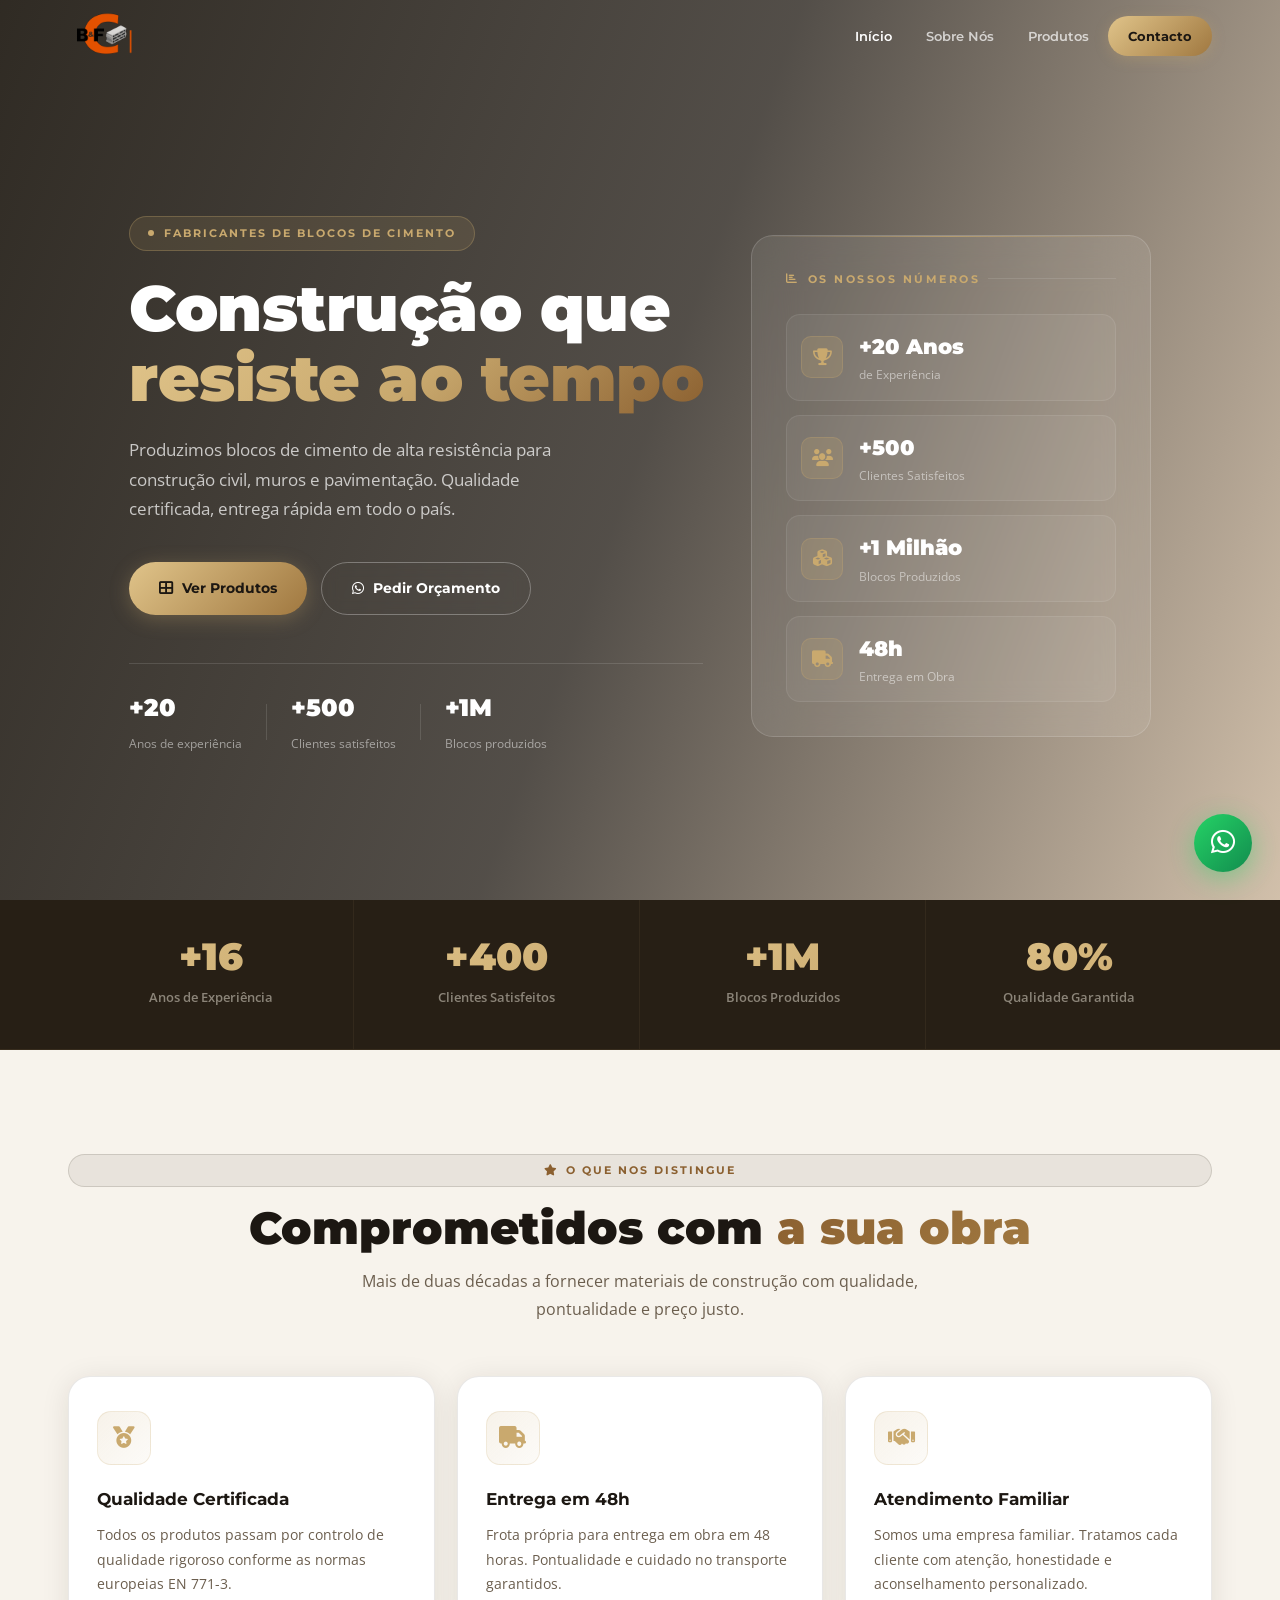
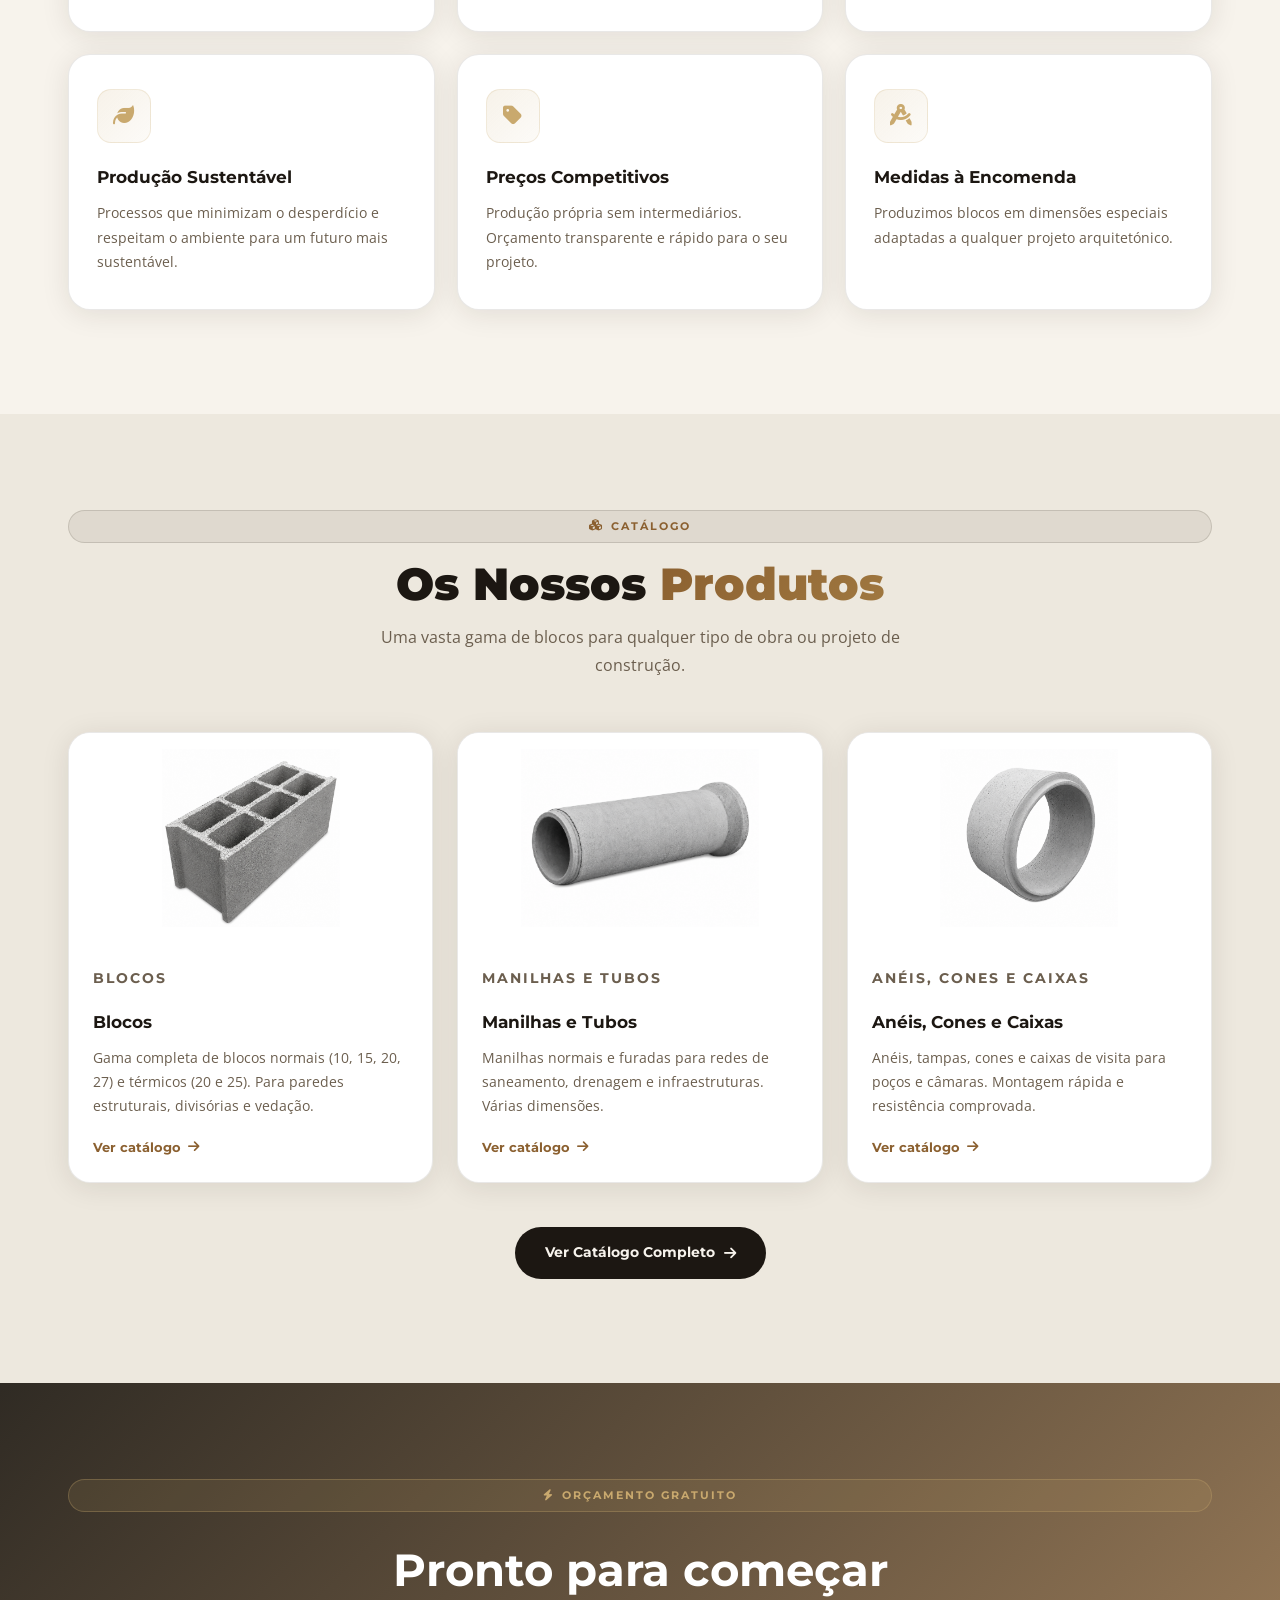
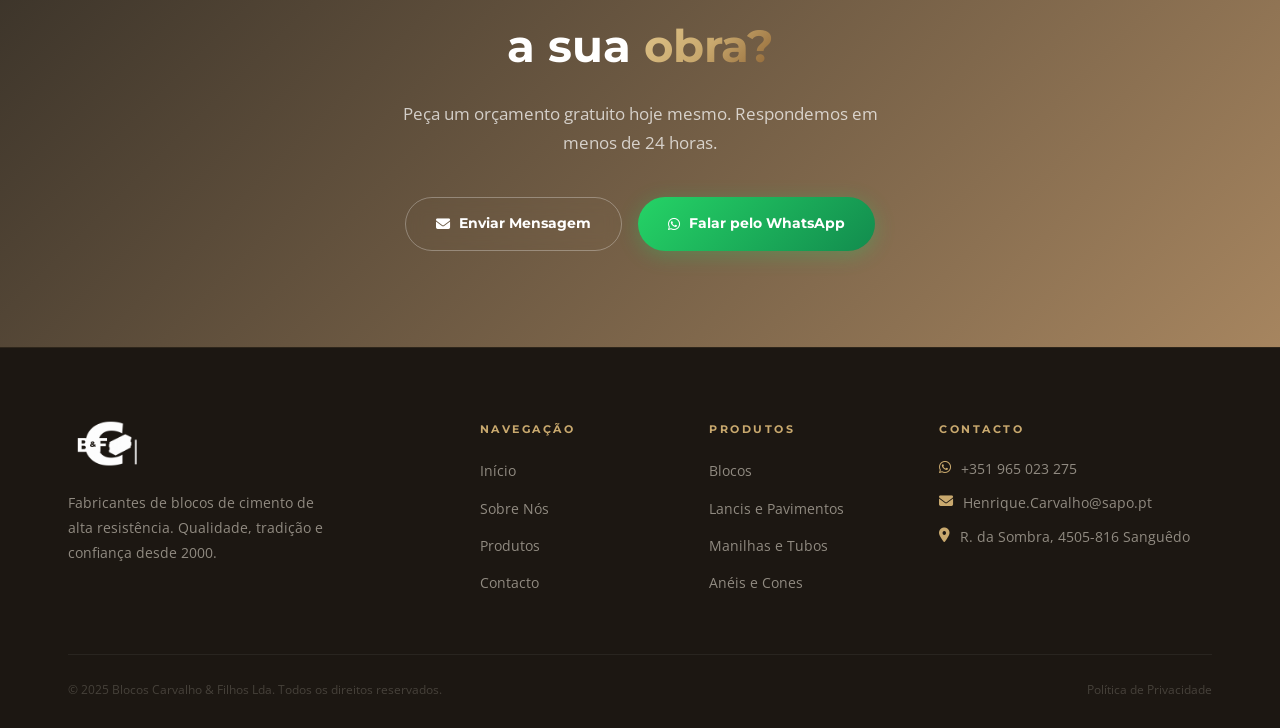
==== index.html @ 239853a8 "Site Blocos Carvalho & Filhos - versão inicial" ====
﻿<!DOCTYPE html>
<html lang="pt">
<head>
  <meta charset="UTF-8"/>
  <meta name="viewport" content="width=device-width, initial-scale=1.0"/>
  <title>Blocos Carvalho & Filhos Lda</title>
  <link rel="icon" href="logo.png" type="image/png"/>
  <link rel="stylesheet" href="style.css"/>
  <link rel="stylesheet" href="https://cdnjs.cloudflare.com/ajax/libs/font-awesome/6.5.0/css/all.min.css"/>
</head>
<body>

<header id="navbar" class="nav-hero">
  <div class="container nav-inner">
    <a href="index.html" class="logo"><img src="logo.png" alt="Blocos Carvalho &amp; Filhos" class="logo-img"/></a>
    <ul class="nav-links">
      <li><a href="index.html" class="active">Início</a></li>
      <li><a href="sobre.html">Sobre Nós</a></li>
      <li><a href="produtos.html">Produtos</a></li>
      <li class="cta"><a href="contacto.html">Contacto</a></li>
    </ul>
    <button class="hamburger" id="hamburger"><i class="fas fa-bars"></i></button>
  </div>
</header>

<nav class="mobile-nav" id="mobileNav">
  <a href="index.html" class="active" onclick="closeMenu()">Início</a>
  <a href="sobre.html" onclick="closeMenu()">Sobre Nós</a>
  <a href="produtos.html" onclick="closeMenu()">Produtos</a>
  <a href="contacto.html" onclick="closeMenu()" class="m-cta"><i class="fas fa-envelope"></i> Contacto</a>
</nav>

<!-- HERO -->
<section class="hero page-content">
  <div class="hero-bg-img"></div>
  <div class="hero-overlay"></div>
  <div class="container">
    <div class="hero-inner">
      <div>
        <div class="hero-eyebrow"><span class="dot"></span> Fabricantes de Blocos de Cimento</div>
        <h1>Construção que<br><span class="grad-text">resiste ao tempo</span></h1>
        <p class="hero-desc">Produzimos blocos de cimento de alta resistência para construção civil, muros e pavimentação. Qualidade certificada, entrega rápida em todo o país.</p>
        <div class="hero-btns">
          <a href="produtos.html" class="btn btn-gold"><i class="fas fa-th-large"></i> Ver Produtos</a>
          <a href="https://wa.me/351965023275?text=Olá!%20Gostaria%20de%20pedir%20um%20orçamento." target="_blank" class="btn btn-ghost-dark"><i class="fab fa-whatsapp"></i> Pedir Orçamento</a>
        </div>
        <div class="hero-proof">
          <div class="hero-proof-stat"><strong>+20</strong><span>Anos de experiência</span></div>
          <div class="hero-proof-div"></div>
          <div class="hero-proof-stat"><strong>+500</strong><span>Clientes satisfeitos</span></div>
          <div class="hero-proof-div"></div>
          <div class="hero-proof-stat"><strong>+1M</strong><span>Blocos produzidos</span></div>
        </div>
      </div>
      <div class="hero-card-3d" id="heroCard">
        <div class="hero-card-inner">
          <div class="card-label"><i class="fas fa-chart-bar"></i> Os nossos números</div>
          <div class="stat-rows">
            <div class="stat-row"><div class="stat-icon"><i class="fas fa-trophy"></i></div><div><div class="stat-val">+20 Anos</div><div class="stat-lbl">de Experiência</div></div></div>
            <div class="stat-row"><div class="stat-icon"><i class="fas fa-users"></i></div><div><div class="stat-val">+500</div><div class="stat-lbl">Clientes Satisfeitos</div></div></div>
            <div class="stat-row"><div class="stat-icon"><i class="fas fa-cubes"></i></div><div><div class="stat-val">+1 Milhão</div><div class="stat-lbl">Blocos Produzidos</div></div></div>
            <div class="stat-row"><div class="stat-icon"><i class="fas fa-truck"></i></div><div><div class="stat-val">48h</div><div class="stat-lbl">Entrega em Obra</div></div></div>
          </div>
        </div>
      </div>
    </div>
  </div>
</section>

<!-- STATS BAR -->
<div class="stats-bar">
  <div class="container">
    <div class="stats-bar-grid">
      <div class="stats-bar-item reveal"><span class="stats-num">+20</span><span class="stats-lbl">Anos de Experiência</span></div>
      <div class="stats-bar-item reveal reveal-delay-1"><span class="stats-num">+500</span><span class="stats-lbl">Clientes Satisfeitos</span></div>
      <div class="stats-bar-item reveal reveal-delay-2"><span class="stats-num">+1M</span><span class="stats-lbl">Blocos Produzidos</span></div>
      <div class="stats-bar-item reveal reveal-delay-3"><span class="stats-num">100%</span><span class="stats-lbl">Qualidade Garantida</span></div>
    </div>
  </div>
</div>

<!-- FEATURES -->
<section class="section section-light">
  <div class="container">
    <div class="tag tag-light center"><i class="fas fa-star"></i> O que nos distingue</div>
    <h2 class="section-title dark center">Comprometidos com <span class="grad-text-dark">a sua obra</span></h2>
    <p class="sub dark center">Mais de duas décadas a fornecer materiais de construção com qualidade, pontualidade e preço justo.</p>
    <div class="features-grid">
      <div class="feature-card reveal"><div class="feature-icon"><i class="fas fa-medal"></i></div><h3>Qualidade Certificada</h3><p>Todos os produtos passam por controlo de qualidade rigoroso conforme as normas europeias EN 771-3.</p></div>
      <div class="feature-card reveal reveal-delay-1"><div class="feature-icon"><i class="fas fa-truck"></i></div><h3>Entrega em 48h</h3><p>Frota própria para entrega em obra em 48 horas. Pontualidade e cuidado no transporte garantidos.</p></div>
      <div class="feature-card reveal reveal-delay-2"><div class="feature-icon"><i class="fas fa-handshake"></i></div><h3>Atendimento Familiar</h3><p>Somos uma empresa familiar. Tratamos cada cliente com atenção, honestidade e aconselhamento personalizado.</p></div>
      <div class="feature-card reveal"><div class="feature-icon"><i class="fas fa-leaf"></i></div><h3>Produção Sustentável</h3><p>Processos que minimizam o desperdício e respeitam o ambiente para um futuro mais sustentável.</p></div>
      <div class="feature-card reveal reveal-delay-1"><div class="feature-icon"><i class="fas fa-tag"></i></div><h3>Preços Competitivos</h3><p>Produção própria sem intermediários. Orçamento transparente e rápido para o seu projeto.</p></div>
      <div class="feature-card reveal reveal-delay-2"><div class="feature-icon"><i class="fas fa-drafting-compass"></i></div><h3>Medidas à Encomenda</h3><p>Produzimos blocos em dimensões especiais adaptadas a qualquer projeto arquitetónico.</p></div>
    </div>
  </div>
</section>

<!-- PRODUTOS PREVIEW -->
<section class="section section-alt" style="padding-top:0;">
  <div class="container" style="padding-top:96px;">
    <div class="tag tag-light center"><i class="fas fa-cubes"></i> Catálogo</div>
    <h2 class="section-title dark center">Os Nossos <span class="grad-text-dark">Produtos</span></h2>
    <p class="sub dark center">Uma vasta gama de blocos para qualquer tipo de obra ou projeto de construção.</p>
    <div class="prod-preview-grid">
      <div class="prod-prev-card reveal">
        <div class="prod-img-wrap">
          <img src="bloconormal.png" alt="Blocos Normais"/>
        </div>
        <div class="prod-prev-body">
          <p class="prod-cat-tag">Blocos</p>
          <h3>Blocos</h3>
          <p>Gama completa de blocos normais (10, 15, 20, 27) e térmicos (20 e 25). Para paredes estruturais, divisórias e vedação.</p>
          <a href="produtos.html" class="prod-link">Ver catálogo <i class="fas fa-arrow-right"></i></a>
        </div>
      </div>
      <div class="prod-prev-card reveal reveal-delay-1">
        <div class="prod-img-wrap">
          <img src="manilhasnormais.png" alt="Manilhas Normais"/>
        </div>
        <div class="prod-prev-body">
          <p class="prod-cat-tag">Manilhas e Tubos</p>
          <h3>Manilhas e Tubos</h3>
          <p>Manilhas normais e furadas para redes de saneamento, drenagem e infraestruturas. Várias dimensões.</p>
          <a href="produtos.html" class="prod-link">Ver catálogo <i class="fas fa-arrow-right"></i></a>
        </div>
      </div>
      <div class="prod-prev-card reveal reveal-delay-2">
        <div class="prod-img-wrap">
          <img src="aneis.png" alt="Anéis e Cones"/>
        </div>
        <div class="prod-prev-body">
          <p class="prod-cat-tag">Anéis, Cones e Caixas</p>
          <h3>Anéis, Cones e Caixas</h3>
          <p>Anéis, tampas, cones e caixas de visita para poços e câmaras. Montagem rápida e resistência comprovada.</p>
          <a href="produtos.html" class="prod-link">Ver catálogo <i class="fas fa-arrow-right"></i></a>
        </div>
      </div>
    </div>
    <div style="text-align:center;margin-top:44px;">
      <a href="produtos.html" class="btn btn-dark">Ver Catálogo Completo <i class="fas fa-arrow-right"></i></a>
    </div>
  </div>
</section>

<!-- CTA -->
<section class="cta-section">
  <div class="container">
    <div class="tag tag-dark center" style="margin-bottom:20px;"><i class="fas fa-bolt"></i> Orçamento Gratuito</div>
    <h2>Pronto para começar<br>a sua <span class="grad-text">obra?</span></h2>
    <p>Peça um orçamento gratuito hoje mesmo. Respondemos em menos de 24 horas.</p>
    <div class="cta-btns">
      <a href="contacto.html" class="btn btn-ghost-dark"><i class="fas fa-envelope"></i> Enviar Mensagem</a>
      <a href="https://wa.me/351965023275?text=Olá!%20Gostaria%20de%20pedir%20um%20orçamento." target="_blank" class="btn btn-whatsapp"><i class="fab fa-whatsapp"></i> Falar pelo WhatsApp</a>
    </div>
  </div>
</section>

<!-- FOOTER -->
<footer class="footer">
  <div class="container">
    <div class="footer-grid">
      <div class="footer-brand">
        <div class="logo"><img src="logo.png" alt="Blocos Carvalho &amp; Filhos" class="logo-img logo-img-footer"/></div>
        <p>Fabricantes de blocos de cimento de alta resistência. Qualidade, tradição e confiança desde 2000.</p>
      </div>
      <div class="footer-col"><h5>Navegação</h5><ul><li><a href="index.html">Início</a></li><li><a href="sobre.html">Sobre Nós</a></li><li><a href="produtos.html">Produtos</a></li><li><a href="contacto.html">Contacto</a></li></ul></div>
      <div class="footer-col"><h5>Produtos</h5><ul><li><a href="produtos.html">Blocos</a></li><li><a href="produtos.html">Lancis e Pavimentos</a></li><li><a href="produtos.html">Manilhas e Tubos</a></li><li><a href="produtos.html">Anéis e Cones</a></li><li></li></ul></div>
      <div class="footer-col"><h5>Contacto</h5><ul class="footer-contact-list"><li><i class="fab fa-whatsapp"></i><a href="https://wa.me/351965023275">+351 965 023 275</a></li><li><i class="fas fa-envelope"></i><a href="mailto:Henrique.Carvalho@sapo.pt">Henrique.Carvalho@sapo.pt</a></li><li><i class="fas fa-map-marker-alt"></i><span>R. da Sombra, 4505-816 Sanguêdo</span></li></ul></div>
    </div>
    <div class="footer-bottom">
      <p>&copy; 2025 Blocos Carvalho &amp; Filhos Lda. Todos os direitos reservados.</p>
      <div class="footer-bottom-links"><a href="#">Política de Privacidade</a></div>
    </div>
  </div>
</footer>

<a href="https://wa.me/351965023275?text=Olá!%20Gostaria%20de%20pedir%20um%20orçamento." target="_blank" class="wa-float">
  <i class="fab fa-whatsapp"></i><span class="wa-tip">Pedir Orçamento</span>
</a>

<script src="script.js"></script>
<script>
  // 3D tilt hero card
  const card = document.getElementById('heroCard');
  if(card){
    card.addEventListener('mousemove',(e)=>{
      const r=card.getBoundingClientRect();
      const dx=(e.clientX-r.left-r.width/2)/r.width*14;
      const dy=(e.clientY-r.top-r.height/2)/r.height*14;
      card.querySelector('.hero-card-inner').style.transform=`rotateY(${dx}deg) rotateX(${-dy}deg)`;
    });
    card.addEventListener('mouseleave',()=>{
      card.querySelector('.hero-card-inner').style.transform='';
    });
  }
</script>
</body>
</html>
---- style.css ----
/* ============================================================
   BLOCOS CARVALHO — REDESIGN MODERNO & EQUILIBRADO
   ============================================================ */

@import url('https://fonts.googleapis.com/css2?family=Montserrat:wght@300;400;600;700;800;900&family=Open+Sans:wght@300;400;600&display=swap');

:root {
  /* Paleta principal — quente, cimento e dourado */
  --cream:     #f7f3ec;
  --cream-2:   #ede8de;
  --cream-3:   #e2dbd0;
  --dark:      #1c1712;
  --dark-2:    #271f15;
  --dark-3:    #31271a;
  --gold:      #c9a96e;
  --gold-l:    #e0c48a;
  --gold-d:    #a07840;
  --bronze:    #8b6030;
  --cement:    #9a9490;
  --cement-l:  #c4bfb8;
  --white:     #ffffff;
  --text:      #2a2218;
  --text-s:    #6b5e4e;
  --muted-d:   rgba(240,234,220,.55);   /* sobre fundo escuro */
  --border-d:  rgba(201,169,110,.18);
  --border-dl: rgba(201,169,110,.09);
  --glass-d:   rgba(255,255,255,.05);
  --glass-dh:  rgba(255,255,255,.09);
  --border-l:  rgba(42,34,24,.1);
  --green-w:   #25d366;
  --green-wd:  #128c4e;
  --nav-h:     72px;
  --radius:    14px;
  --radius-lg: 22px;
  --radius-xl: 32px;
  --t:         .35s cubic-bezier(.25,.46,.45,.94);
  --tf:        .18s ease;
  --shadow:    0 4px 28px rgba(42,34,24,.10);
  --shadow-lg: 0 16px 56px rgba(42,34,24,.16);
  --shadow-d:  0 24px 64px rgba(0,0,0,.45);
}

*, *::before, *::after { box-sizing: border-box; margin: 0; padding: 0; }
html { scroll-behavior: smooth; }
body {
  font-family: 'Open Sans', sans-serif;
  background: var(--cream);
  color: var(--text);
  line-height: 1.7;
  overflow-x: hidden;
}
a { text-decoration: none; color: inherit; }
img { max-width: 100%; display: block; }
.container { max-width: 1200px; margin: 0 auto; padding: 0 28px; }
h1,h2,h3,h4,h5 { font-family: 'Montserrat', sans-serif; }

/* ===== UTILITY ===== */
.center { text-align: center; }

.tag {
  display: inline-flex; align-items: center; gap: 7px;
  font-family: 'Montserrat', sans-serif; font-weight: 700;
  font-size: .7rem; letter-spacing: 2px; text-transform: uppercase;
  padding: 6px 16px; border-radius: 30px; margin-bottom: 16px;
}
.tag-dark {
  background: rgba(201,169,110,.12);
  border: 1px solid rgba(201,169,110,.3);
  color: var(--gold);
}
.tag-light {
  background: rgba(42,34,24,.07);
  border: 1px solid rgba(42,34,24,.15);
  color: var(--bronze);
}
.tag.center { display: flex; justify-content: center; }

.section-title {
  font-size: clamp(1.9rem, 3.5vw, 2.8rem);
  font-weight: 900; line-height: 1.15; margin-bottom: 14px;
}
.section-title.light { color: var(--white); }
.section-title.dark  { color: var(--dark); }
.accent-gold { color: var(--gold); }
.accent-dark { color: var(--bronze); }

.grad-text {
  background: linear-gradient(135deg, var(--gold-l) 0%, var(--gold) 50%, var(--bronze) 100%);
  -webkit-background-clip: text; -webkit-text-fill-color: transparent; background-clip: text;
}
.grad-text-dark {
  background: linear-gradient(135deg, var(--bronze) 0%, var(--gold-d) 100%);
  -webkit-background-clip: text; -webkit-text-fill-color: transparent; background-clip: text;
}

.sub {
  font-size: 1.02rem; max-width: 560px; margin-bottom: 52px;
}
.sub.light { color: var(--muted-d); }
.sub.dark  { color: var(--text-s); }
.sub.center { margin-left: auto; margin-right: auto; text-align: center; }

/* ===== BUTTONS ===== */
.btn {
  display: inline-flex; align-items: center; gap: 9px;
  padding: 14px 30px; border-radius: 50px;
  font-family: 'Montserrat', sans-serif; font-weight: 700; font-size: .88rem;
  cursor: pointer; transition: var(--t); border: none; outline: none;
}
.btn-gold   { background: linear-gradient(135deg,var(--gold-l),var(--gold-d)); color: var(--dark); box-shadow: 0 4px 20px rgba(201,169,110,.3); }
.btn-gold:hover { transform: translateY(-2px); box-shadow: 0 8px 32px rgba(201,169,110,.45); }
.btn-dark   { background: var(--dark); color: var(--cream); }
.btn-dark:hover { background: var(--dark-2); transform: translateY(-2px); box-shadow: 0 8px 24px rgba(0,0,0,.25); }
.btn-ghost-dark { background: transparent; color: var(--white); border: 1.5px solid rgba(255,255,255,.3); backdrop-filter: blur(8px); }
.btn-ghost-dark:hover { border-color: var(--gold); color: var(--gold); transform: translateY(-2px); }
.btn-ghost-light { background: transparent; color: var(--dark); border: 1.5px solid var(--border-l); }
.btn-ghost-light:hover { border-color: var(--bronze); color: var(--bronze); transform: translateY(-2px); }
.btn-whatsapp { background: linear-gradient(135deg,#25d366,#128c4e); color: #fff; box-shadow: 0 4px 20px rgba(37,211,102,.3); }
.btn-whatsapp:hover { transform: translateY(-2px); box-shadow: 0 8px 28px rgba(37,211,102,.45); }
.btn-full { width: 100%; justify-content: center; }

/* ===== NAVBAR ===== */
#navbar {
  position: fixed; top: 0; left: 0; right: 0; z-index: 1000;
  height: var(--nav-h);
  transition: background var(--t), box-shadow var(--t), border-color var(--t);
}
#navbar.scrolled {
  background: rgba(247,243,236,.95);
  backdrop-filter: blur(20px);
  border-bottom: 1px solid var(--border-l);
  box-shadow: var(--shadow);
}
.nav-inner {
  display: flex; align-items: center; justify-content: space-between; height: 100%;
}
.logo { display: flex; align-items: center; gap: 12px; }
.logo-img { height: 48px; width: auto; display: block; }
.logo-img-footer { height: 52px; filter: brightness(0) invert(1); }
.logo-mark {
  width: 42px; height: 42px; border-radius: 10px;
  background: linear-gradient(135deg, var(--gold), var(--bronze));
  display: flex; align-items: center; justify-content: center;
  color: var(--white); font-family: 'Montserrat', sans-serif;
  font-weight: 900; font-size: 1.25rem;
  box-shadow: 0 4px 14px rgba(139,96,48,.35);
  flex-shrink: 0; overflow: hidden;
}
.logo-mark img { width: 100%; height: 100%; object-fit: contain; }
.logo-text strong {
  display: block; font-family: 'Montserrat', sans-serif;
  font-weight: 900; font-size: .9rem; line-height: 1.2;
}
.logo-text small { font-size: .7rem; color: var(--cement); }

/* navbar no hero = texto branco */
.nav-hero .logo-text strong { color: var(--white); }
.nav-hero .logo-text small  { color: rgba(255,255,255,.55); }
.nav-hero .nav-links li a   { color: rgba(255,255,255,.7); }
.nav-hero .nav-links li a:hover,
.nav-hero .nav-links li a.active { color: var(--white); }

/* navbar scrolled = texto escuro */
#navbar.scrolled .logo-text strong { color: var(--dark); }
#navbar.scrolled .logo-text small  { color: var(--cement); }
#navbar.scrolled .nav-links li a   { color: var(--text-s); }
#navbar.scrolled .nav-links li a:hover,
#navbar.scrolled .nav-links li a.active { color: var(--dark); }

.nav-links { display: flex; align-items: center; gap: 4px; list-style: none; }
.nav-links li a {
  display: block; padding: 8px 15px;
  font-family: 'Montserrat', sans-serif; font-weight: 600; font-size: .83rem;
  border-radius: 8px; transition: color var(--tf), background var(--tf);
}
.nav-links li.cta a {
  background: linear-gradient(135deg, var(--gold-l), var(--gold-d));
  color: var(--dark) !important; padding: 9px 20px; border-radius: 50px; font-weight: 700;
  box-shadow: 0 3px 14px rgba(201,169,110,.3);
}
.nav-links li.cta a:hover { transform: translateY(-1px); box-shadow: 0 6px 20px rgba(201,169,110,.45); }

.hamburger {
  display: none; background: rgba(255,255,255,.1);
  border: 1px solid rgba(255,255,255,.25); border-radius: 8px;
  color: var(--white); font-size: 1.1rem; cursor: pointer; padding: 8px 10px;
  transition: all var(--tf);
}
#navbar.scrolled .hamburger {
  background: var(--cream-2); border-color: var(--border-l); color: var(--dark);
}

.mobile-nav {
  display: none; position: fixed;
  top: var(--nav-h); left: 0; right: 0; bottom: 0;
  background: rgba(247,243,236,.98);
  backdrop-filter: blur(20px);
  z-index: 999; padding: 32px 28px; flex-direction: column; gap: 6px;
}
.mobile-nav.open { display: flex; }
.mobile-nav a {
  display: block; padding: 15px 18px;
  font-family: 'Montserrat', sans-serif; font-weight: 700; font-size: 1.05rem;
  color: var(--text-s); border-radius: var(--radius);
  border: 1px solid transparent; transition: all var(--tf);
}
.mobile-nav a:hover, .mobile-nav a.active { color: var(--bronze); background: var(--cream-2); border-color: var(--border-l); }
.mobile-nav .m-cta {
  margin-top: 12px; background: linear-gradient(135deg, var(--gold-l), var(--gold-d));
  color: var(--dark) !important; display: flex; align-items: center; justify-content: center; gap: 8px;
}

.page-content { padding-top: var(--nav-h); }

/* ===== HERO ===== */
.hero {
  position: relative; min-height: 100vh;
  display: flex; align-items: center; overflow: hidden;
}
.hero-bg-img {
  position: absolute; inset: 0; z-index: 0;
  background-image: url('https://images.unsplash.com/photo-1504307651254-35680f356dfd?w=1800&q=80');
  background-size: cover; background-position: center;
}
.hero-overlay {
  position: absolute; inset: 0; z-index: 1;
  background: linear-gradient(110deg,
    rgba(20,15,8,.88) 0%,
    rgba(28,23,18,.75) 50%,
    rgba(139,96,48,.35) 100%
  );
}
.hero-inner {
  position: relative; z-index: 2;
  display: grid; grid-template-columns: 1fr 400px; gap: 48px; align-items: center;
  padding: 60px 0;
}
.hero-eyebrow {
  display: inline-flex; align-items: center; gap: 10px;
  background: rgba(201,169,110,.12); border: 1px solid rgba(201,169,110,.3);
  padding: 7px 18px; border-radius: 50px;
  font-family: 'Montserrat', sans-serif; font-weight: 700;
  font-size: .7rem; letter-spacing: 2px; text-transform: uppercase;
  color: var(--gold); margin-bottom: 22px;
}
.hero-eyebrow .dot {
  width: 6px; height: 6px; border-radius: 50%; background: var(--gold);
  animation: pulse 2s ease infinite;
}
@keyframes pulse { 0%,100%{opacity:1;transform:scale(1)} 50%{opacity:.4;transform:scale(.7)} }

.hero h1 {
  font-size: clamp(2.6rem, 5vw, 4.2rem);
  font-weight: 900; color: var(--white); line-height: 1.1;
  letter-spacing: -.5px; margin-bottom: 22px;
}
.hero-desc { color: rgba(255,255,255,.72); font-size: 1.08rem; max-width: 460px; margin-bottom: 38px; }
.hero-btns { display: flex; gap: 14px; flex-wrap: wrap; margin-bottom: 48px; }
.hero-proof {
  display: flex; align-items: center; gap: 24px;
  padding-top: 24px; border-top: 1px solid rgba(255,255,255,.12);
}
.hero-proof-stat strong {
  display: block; font-family: 'Montserrat', sans-serif;
  font-weight: 900; font-size: 1.5rem; color: var(--white);
}
.hero-proof-stat span { font-size: .78rem; color: rgba(255,255,255,.5); }
.hero-proof-div { width: 1px; height: 36px; background: rgba(255,255,255,.12); }

/* HERO CARD 3D */
.hero-card-3d { perspective: 1000px; }
.hero-card-inner {
  background: rgba(255,255,255,.08);
  backdrop-filter: blur(24px);
  border: 1px solid rgba(255,255,255,.15);
  border-radius: var(--radius-lg); padding: 34px;
  transform-style: preserve-3d; transition: transform var(--t);
  position: relative; overflow: hidden;
}
.hero-card-inner::before {
  content: ''; position: absolute; top: 0; left: 0; right: 0; height: 1px;
  background: linear-gradient(90deg, transparent, rgba(201,169,110,.7), transparent);
}
.card-label {
  font-family: 'Montserrat', sans-serif; font-weight: 700;
  font-size: .68rem; letter-spacing: 2.5px; text-transform: uppercase;
  color: var(--gold); margin-bottom: 26px;
  display: flex; align-items: center; gap: 8px;
}
.card-label::after { content:''; flex:1; height:1px; background: rgba(255,255,255,.1); }
.stat-rows { display: flex; flex-direction: column; gap: 14px; }
.stat-row {
  display: flex; align-items: center; gap: 16px; padding: 14px;
  border-radius: var(--radius);
  background: rgba(255,255,255,.05); border: 1px solid rgba(255,255,255,.08);
  transition: background var(--tf), transform var(--tf);
}
.stat-row:hover { background: rgba(201,169,110,.1); transform: translateX(4px); }
.stat-icon {
  width: 42px; height: 42px; flex-shrink: 0; border-radius: 10px;
  background: rgba(201,169,110,.2); border: 1px solid rgba(201,169,110,.25);
  display: flex; align-items: center; justify-content: center;
  color: var(--gold); font-size: 1.05rem;
}
.stat-val { font-family:'Montserrat',sans-serif; font-weight:900; font-size:1.3rem; color:var(--white); }
.stat-lbl { font-size:.78rem; color:rgba(255,255,255,.5); }

/* ===== STATS BAR ===== */
.stats-bar { background: var(--dark-2); border-bottom: 1px solid rgba(201,169,110,.1); }
.stats-bar-grid { display: grid; grid-template-columns: repeat(4,1fr); }
.stats-bar-item {
  padding: 38px 24px; text-align: center;
  border-right: 1px solid rgba(201,169,110,.08);
  transition: background var(--t);
  position: relative; overflow: hidden;
}
.stats-bar-item:last-child { border-right: none; }
.stats-bar-item::after {
  content:''; position:absolute; bottom:0; left:50%; transform:translateX(-50%);
  width:0; height:2px; background:var(--gold); transition:width var(--t);
}
.stats-bar-item:hover { background: rgba(201,169,110,.05); }
.stats-bar-item:hover::after { width:56%; }
.stats-num {
  font-family:'Montserrat',sans-serif; font-weight:900; font-size:2.4rem; line-height:1;
  background: linear-gradient(135deg, var(--gold-l), var(--gold));
  -webkit-background-clip:text; -webkit-text-fill-color:transparent; background-clip:text;
  display:block; margin-bottom:7px;
}
.stats-lbl { font-size:.82rem; color:rgba(240,234,220,.5); font-weight:600; }

/* ===== SECTION ===== */
.section { padding: 104px 0; position: relative; }
.section-light { background: var(--cream); }
.section-alt   { background: var(--cream-2); }
.section-dark  { background: var(--dark); }
.section-dark2 { background: var(--dark-2); }

/* ===== FEATURES ===== */
.features-grid { display: grid; grid-template-columns: repeat(3,1fr); gap: 22px; }
.feature-card {
  padding: 34px 28px; border-radius: var(--radius-lg);
  background: var(--white); border: 1px solid var(--border-l);
  box-shadow: var(--shadow);
  transition: transform var(--t), box-shadow var(--t), border-color var(--t);
  transform-style: preserve-3d; position: relative; overflow: hidden;
}
.feature-card::before {
  content:''; position:absolute; top:0; left:0; right:0; height:3px;
  background: linear-gradient(90deg, var(--gold-l), var(--bronze));
  transform: scaleX(0); transform-origin: left; transition: transform var(--t);
}
.feature-card:hover { transform: translateY(-8px) rotateX(2deg); box-shadow: var(--shadow-lg); border-color: rgba(201,169,110,.2); }
.feature-card:hover::before { transform: scaleX(1); }
.feature-icon {
  width: 54px; height: 54px; border-radius: 14px; margin-bottom: 20px;
  background: linear-gradient(135deg, rgba(201,169,110,.15), rgba(201,169,110,.05));
  border: 1px solid rgba(201,169,110,.2);
  display: flex; align-items: center; justify-content: center;
  font-size: 1.35rem; color: var(--gold);
  transition: transform var(--t), box-shadow var(--t);
}
.feature-card:hover .feature-icon { transform: scale(1.1); box-shadow: 0 6px 20px rgba(201,169,110,.2); }
.feature-card h3 { font-size: 1.05rem; color: var(--dark); margin-bottom: 10px; }
.feature-card p { color: var(--text-s); font-size: .9rem; }

/* ===== PRODUCTS PREVIEW ===== */
.prod-preview-grid { display: grid; grid-template-columns: repeat(3,1fr); gap: 24px; }
.prod-prev-card {
  border-radius: var(--radius-lg); overflow: hidden;
  background: var(--white); border: 1px solid var(--border-l);
  box-shadow: var(--shadow); display: flex; flex-direction: column;
  transition: transform var(--t), box-shadow var(--t), border-color var(--t);
  transform-style: preserve-3d;
}
.prod-prev-card:hover {
  transform: translateY(-10px) rotateX(2deg);
  box-shadow: var(--shadow-lg); border-color: rgba(201,169,110,.25);
}
.prod-img-wrap {
  height: 210px; overflow: hidden; position: relative;
  background: #ffffff; display:flex; align-items:center; justify-content:center;
}
.prod-img-wrap img {
  width: 100%; height: 100%; object-fit: contain; padding: 16px;
  mix-blend-mode: multiply;
  transition: transform .6s ease;
}
.prod-prev-card:hover .prod-img-wrap img { transform: scale(1.06); }
.prod-img-wrap .prod-img-fallback {
  width: 100%; height: 100%;
  background: linear-gradient(135deg, var(--cream-2), var(--cream-3));
  display: flex; align-items: center; justify-content: center;
  font-size: 3.5rem; color: var(--cement-l);
}
.prod-overlay {
  position: absolute; inset: 0;
  background: linear-gradient(to top, rgba(28,23,18,.5) 0%, transparent 50%);
}
.prod-prev-body { padding: 24px; flex: 1; display: flex; flex-direction: column; }
.prod-cat-tag {
  font-family:'Montserrat',sans-serif; font-weight:700; font-size:.68rem;
  letter-spacing:2px; text-transform:uppercase; color:var(--gold-d); margin-bottom:7px;
}
.prod-prev-body h3 { font-size:1.05rem; color:var(--dark); margin-bottom:9px; }
.prod-prev-body p { color:var(--text-s); font-size:.88rem; flex:1; margin-bottom:18px; }
.prod-link {
  display: inline-flex; align-items: center; gap: 7px;
  font-family:'Montserrat',sans-serif; font-weight:700; font-size:.82rem;
  color: var(--bronze); transition: gap var(--tf);
}
.prod-link:hover { gap: 12px; }

/* ===== CTA SECTION ===== */
.cta-section {
  position: relative; padding: 96px 0; overflow: hidden;
  background-image: url('https://images.unsplash.com/photo-1590247813693-5541d1c609fd?w=1600&q=80');
  background-size: cover; background-position: center;
  background-attachment: fixed;
}
.cta-section::before {
  content:''; position:absolute; inset:0;
  background: linear-gradient(135deg, rgba(20,15,8,.88) 0%, rgba(139,96,48,.75) 100%);
}
.cta-section .container { position: relative; z-index: 1; text-align: center; }
.cta-section h2 { font-size: clamp(1.9rem,3.5vw,2.8rem); color: var(--white); margin-bottom: 16px; }
.cta-section p { color: rgba(255,255,255,.72); font-size: 1.05rem; max-width: 480px; margin: 0 auto 40px; }
.cta-btns { display: flex; gap: 16px; justify-content: center; flex-wrap: wrap; }

/* ===== PAGE HERO (inner pages) ===== */
.page-hero {
  position: relative; padding: 96px 0 80px; overflow: hidden;
  text-align: center;
}
.page-hero-bg {
  position: absolute; inset: 0; z-index: 0;
  background-size: cover; background-position: center;
}
.page-hero-overlay {
  position: absolute; inset: 0; z-index: 1;
  background: linear-gradient(180deg, rgba(20,15,8,.85) 0%, rgba(28,23,18,.78) 100%);
}
.page-hero .container { position: relative; z-index: 2; }
.page-hero h1 {
  font-size: clamp(2.2rem,4vw,3.2rem);
  font-weight: 900; color: var(--white); margin-bottom: 14px;
}
.page-hero p { color: rgba(255,255,255,.65); font-size: 1.03rem; max-width: 460px; margin: 0 auto; }
.breadcrumb {
  display: flex; align-items: center; justify-content: center; gap: 8px;
  margin-bottom: 18px; font-family:'Montserrat',sans-serif; font-size:.74rem; font-weight:600;
  color: rgba(201,169,110,.45);
}
.breadcrumb a { color: var(--gold); }

/* ===== SOBRE ===== */
.sobre-grid { display: grid; grid-template-columns: 1fr 1fr; gap: 80px; align-items: center; }
.sobre-visual { position: relative; }
.sobre-img-main {
  width: 100%; aspect-ratio: 4/3; border-radius: var(--radius-xl);
  overflow: hidden; box-shadow: var(--shadow-lg);
  transform-style: preserve-3d; transition: transform var(--t);
}
.sobre-img-main:hover { transform: perspective(600px) rotateY(-4deg) rotateX(2deg); }
.sobre-img-main img { width:100%; height:100%; object-fit:cover; }
.sobre-float-badge {
  position: absolute; bottom:-22px; right:-22px;
  background: linear-gradient(135deg, var(--gold), var(--bronze));
  border-radius: var(--radius); padding: 22px 28px; text-align: center;
  box-shadow: 0 12px 40px rgba(139,96,48,.35);
}
.sobre-float-badge strong {
  display: block; font-family:'Montserrat',sans-serif;
  font-weight:900; font-size:2.2rem; color:var(--white); line-height:1;
}
.sobre-float-badge span { font-size:.78rem; color:rgba(255,255,255,.75); font-weight:600; }

.sobre-content h2 { font-size:clamp(1.9rem,3vw,2.5rem); font-weight:900; color:var(--dark); margin-bottom:18px; }
.sobre-content p { color:var(--text-s); margin-bottom:16px; line-height:1.8; }
.check-list { list-style:none; display:flex; flex-direction:column; gap:10px; margin:24px 0; }
.check-list li {
  display:flex; align-items:flex-start; gap:12px;
  padding:13px 16px; border-radius:var(--radius);
  background:var(--cream-2); border:1px solid var(--border-l);
  transition: background var(--tf), border-color var(--tf);
}
.check-list li:hover { background:var(--cream-3); border-color:rgba(201,169,110,.2); }
.check-list li i { color:var(--gold-d); margin-top:3px; flex-shrink:0; }
.check-list li span { color:var(--text); font-size:.92rem; }

/* VALUES */
.values-grid { display: grid; grid-template-columns: repeat(4,1fr); gap: 20px; }
.value-card {
  padding: 32px 22px; border-radius: var(--radius-lg); text-align: center;
  background: rgba(255,255,255,.06);
  border: 1px solid rgba(255,255,255,.08);
  transition: transform var(--t), border-color var(--t), background var(--t);
  transform-style: preserve-3d;
}
.value-card:hover {
  transform: translateY(-8px) rotateX(3deg);
  border-color: rgba(201,169,110,.25); background: rgba(201,169,110,.07);
}
.value-icon {
  width:60px; height:60px; margin:0 auto 18px; border-radius:50%;
  background: rgba(201,169,110,.15); border:1px solid rgba(201,169,110,.2);
  display:flex; align-items:center; justify-content:center;
  font-size:1.45rem; color:var(--gold);
}
.value-card h4 { color:var(--white); font-size:.98rem; margin-bottom:10px; }
.value-card p { color:var(--muted-d); font-size:.87rem; }

/* TIMELINE */
.timeline { position:relative; padding-left:36px; }
.timeline::before {
  content:''; position:absolute; left:10px; top:8px; bottom:8px;
  width:1px; background:linear-gradient(to bottom, var(--gold), transparent);
}
.tl-item { position:relative; margin-bottom:44px; }
.tl-item:last-child { margin-bottom:0; }
.tl-dot {
  position:absolute; left:-32px; top:4px;
  width:14px; height:14px; border-radius:50%;
  background:var(--gold); box-shadow:0 0 10px rgba(201,169,110,.5);
  border:2px solid var(--dark);
}
.tl-year { font-family:'Montserrat',sans-serif; font-weight:800; font-size:.72rem; letter-spacing:2px; color:var(--gold); text-transform:uppercase; margin-bottom:5px; }
.tl-item h4 { color:var(--white); font-size:1rem; margin-bottom:6px; }
.tl-item p { color:var(--muted-d); font-size:.89rem; }

/* ===== PRODUTOS PAGE ===== */
.filter-bar { display:flex; align-items:center; gap:10px; flex-wrap:wrap; margin-bottom:44px; }
.filter-btn {
  padding:9px 22px; border-radius:50px;
  background:var(--white); border:1.5px solid var(--border-l);
  color:var(--text-s); font-family:'Montserrat',sans-serif; font-weight:700; font-size:.78rem;
  cursor:pointer; transition:all var(--tf);
  box-shadow: var(--shadow);
}
.filter-btn:hover { border-color:rgba(201,169,110,.3); color:var(--bronze); }
.filter-btn.active { background:linear-gradient(135deg,var(--gold-l),var(--gold-d)); color:var(--dark); border-color:transparent; }

.products-grid { display:grid; grid-template-columns:repeat(3,1fr); gap:28px; }
.product-card {
  border-radius:var(--radius-lg); overflow:hidden;
  background:var(--white); border:1px solid var(--border-l);
  box-shadow:var(--shadow); display:flex; flex-direction:column;
  transition:transform var(--t), box-shadow var(--t), border-color var(--t);
  transform-style:preserve-3d; position:relative;
}
.product-card.featured { border-color:rgba(201,169,110,.25); }
.product-card:hover {
  transform:translateY(-10px) rotateX(2deg);
  box-shadow:0 32px 64px rgba(42,34,24,.18);
  border-color:rgba(201,169,110,.3);
}
.product-img {
  height:200px; overflow:hidden; position:relative;
  background: #ffffff;
  display:flex; align-items:center; justify-content:center;
  border-bottom: 1px solid var(--border-l);
}
.product-img img { width:100%; height:100%; object-fit:contain; padding:18px; transition:transform .6s ease; mix-blend-mode:multiply; }
.product-card:hover .product-img img { transform:scale(1.06); }
.product-img-fallback {
  width:100%; height:100%;
  background:linear-gradient(135deg,var(--cream-2),var(--cream-3));
  display:flex; align-items:center; justify-content:center;
  font-size:3.5rem; color:var(--cement-l);
}
.prod-badge {
  position:absolute; top:14px; right:14px; z-index:1;
  background:linear-gradient(135deg,var(--gold-l),var(--gold-d));
  color:var(--dark); font-family:'Montserrat',sans-serif;
  font-weight:700; font-size:.68rem; letter-spacing:1px; text-transform:uppercase;
  padding:5px 14px; border-radius:20px;
  box-shadow:0 4px 12px rgba(201,169,110,.3);
}
.product-body { padding:26px; flex:1; display:flex; flex-direction:column; }
.prod-cat { font-family:'Montserrat',sans-serif; font-weight:700; font-size:.68rem; letter-spacing:2px; text-transform:uppercase; color:var(--gold-d); margin-bottom:7px; }
.product-body h3 { font-size:1.08rem; color:var(--dark); margin-bottom:9px; }
.product-body p { color:var(--text-s); font-size:.89rem; margin-bottom:16px; flex:1; }
.dims-label {
  font-family:'Montserrat',sans-serif; font-weight:700; font-size:.68rem;
  letter-spacing:1.5px; text-transform:uppercase; color:var(--bronze);
  margin-bottom:8px;
}
.dims-list {
  list-style:none; margin-bottom:20px;
  display:grid; grid-template-columns:1fr 1fr; gap:0;
  border:1px solid var(--border-l); border-radius:10px; overflow:hidden;
}
.dims-list li {
  padding:8px 13px;
  font-family:'Montserrat',sans-serif; font-weight:600; font-size:.78rem;
  color:var(--text); background:var(--cream);
  border-bottom:1px solid var(--border-l);
  border-right:1px solid var(--border-l);
  display:flex; align-items:center; gap:7px;
  transition:background var(--tf);
}
.dims-list li:nth-child(even) { border-right:none; background:var(--white); }
.dims-list li:nth-last-child(-n+2) { border-bottom:none; }
.dims-list li::before {
  content:''; width:6px; height:6px; border-radius:50%;
  background:var(--gold-d); flex-shrink:0;
}
.dims-list.single-col { grid-template-columns:1fr; }
.dims-list.single-col li { border-right:none; }
.btn-wa {
  display:flex; align-items:center; justify-content:center; gap:8px;
  background:linear-gradient(135deg,#25d366,#128c4e); color:white;
  font-family:'Montserrat',sans-serif; font-weight:700; font-size:.85rem;
  padding:13px; border-radius:var(--radius);
  transition:transform var(--tf), box-shadow var(--tf); margin-top:auto;
}
.btn-wa:hover { transform:translateY(-2px); box-shadow:0 8px 24px rgba(37,211,102,.35); }

/* ===== CONTACTO ===== */
.contact-grid { display:grid; grid-template-columns:1fr 1.3fr; gap:52px; align-items:start; }
.contact-card {
  padding:38px; border-radius:var(--radius-xl);
  background:var(--white); border:1px solid var(--border-l);
  box-shadow:var(--shadow-lg);
}
.contact-card h2 { font-size:1.7rem; color:var(--dark); margin-bottom:10px; }
.contact-card > p { color:var(--text-s); margin-bottom:32px; }
.contact-items { display:flex; flex-direction:column; gap:14px; margin-bottom:32px; }
.contact-item {
  display:flex; align-items:flex-start; gap:14px;
  padding:14px; border-radius:var(--radius);
  background:var(--cream-2); border:1px solid var(--border-l);
  transition:background var(--tf), border-color var(--tf);
}
.contact-item:hover { background:var(--cream-3); border-color:rgba(201,169,110,.2); }
.contact-icon {
  width:42px; height:42px; flex-shrink:0; border-radius:10px;
  background:linear-gradient(135deg,var(--gold-l),var(--gold-d));
  display:flex; align-items:center; justify-content:center;
  color:var(--white); font-size:.95rem;
}
.contact-item-body strong { display:block; font-family:'Montserrat',sans-serif; font-weight:700; font-size:.8rem; color:var(--dark); margin-bottom:2px; }
.contact-item-body a, .contact-item-body span { color:var(--text-s); font-size:.9rem; }
.contact-item-body a:hover { color:var(--bronze); }

.form-card {
  padding:44px; border-radius:var(--radius-xl);
  background:var(--white); border:1px solid var(--border-l);
  box-shadow:var(--shadow-lg);
  position:relative; overflow:hidden;
}
.form-card::before {
  content:''; position:absolute; top:0; left:0; right:0; height:3px;
  background:linear-gradient(90deg, var(--gold-l), var(--bronze));
}
.form-card h3 { font-size:1.25rem; color:var(--dark); margin-bottom:28px; }
.form-row { display:grid; grid-template-columns:1fr 1fr; gap:18px; }
.form-group { margin-bottom:18px; }
.form-group label { display:block; font-family:'Montserrat',sans-serif; font-weight:700; font-size:.78rem; color:var(--text); margin-bottom:7px; }
.form-group input,
.form-group select,
.form-group textarea {
  width:100%; padding:13px 16px;
  background:var(--cream); border:1.5px solid var(--cream-3);
  border-radius:var(--radius); color:var(--text);
  font-family:'Open Sans',sans-serif; font-size:.92rem;
  transition:border-color var(--tf), background var(--tf), box-shadow var(--tf);
  resize:none;
}
.form-group input:focus,
.form-group select:focus,
.form-group textarea:focus {
  outline:none; border-color:var(--gold-d);
  background:var(--white); box-shadow:0 0 0 3px rgba(201,169,110,.1);
}
.form-note { font-size:.77rem; color:var(--cement); margin-top:12px; text-align:center; }

/* MAP */
.map-wrapper {
  border-radius:var(--radius-xl); overflow:hidden;
  border:1px solid var(--border-l); box-shadow:var(--shadow-lg);
  margin-top:52px; position:relative;
}
#map { width:100%; height:480px; }
.map-chip {
  position:absolute; top:18px; left:18px; z-index:500;
  background:rgba(247,243,236,.95); backdrop-filter:blur(16px);
  border:1px solid var(--border-l); border-radius:var(--radius);
  padding:16px 20px; max-width:220px;
  box-shadow:var(--shadow);
}
.map-chip strong { display:block; font-family:'Montserrat',sans-serif; font-weight:800; font-size:.9rem; color:var(--dark); margin-bottom:4px; }
.map-chip p { font-size:.8rem; color:var(--text-s); margin-bottom:10px; }
.map-chip a { display:inline-flex; align-items:center; gap:5px; font-family:'Montserrat',sans-serif; font-weight:700; font-size:.76rem; color:var(--bronze); }

/* ===== FOOTER ===== */
.footer { background:var(--dark); border-top:1px solid rgba(201,169,110,.1); padding:72px 0 28px; }
.footer-grid {
  display:grid; grid-template-columns:2fr 1fr 1fr 1.5fr; gap:48px;
  padding-bottom:48px; border-bottom:1px solid rgba(255,255,255,.06);
}
.footer-brand .logo { margin-bottom:18px; }
.footer-brand .logo-text strong { color:var(--white); }
.footer-brand p { color:var(--muted-d); font-size:.87rem; max-width:260px; line-height:1.8; }
.footer-col h5 { font-family:'Montserrat',sans-serif; font-weight:700; font-size:.7rem; letter-spacing:2.5px; text-transform:uppercase; color:var(--gold); margin-bottom:18px; }
.footer-col ul { list-style:none; display:flex; flex-direction:column; gap:10px; }
.footer-col ul li a { color:var(--muted-d); font-size:.87rem; transition:color var(--tf); }
.footer-col ul li a:hover { color:var(--gold); }
.footer-contact-list { list-style:none; display:flex; flex-direction:column; gap:13px; }
.footer-contact-list li { display:flex; align-items:flex-start; gap:10px; }
.footer-contact-list li i { color:var(--gold); margin-top:3px; flex-shrink:0; font-size:.88rem; }
.footer-contact-list li a,
.footer-contact-list li span { color:var(--muted-d); font-size:.85rem; }
.footer-contact-list li a:hover { color:var(--gold); }
.footer-bottom {
  display:flex; align-items:center; justify-content:space-between;
  padding-top:24px; flex-wrap:wrap; gap:12px;
}
.footer-bottom p { color:rgba(240,234,220,.2); font-size:.78rem; }
.footer-bottom-links { display:flex; gap:20px; }
.footer-bottom-links a { color:rgba(240,234,220,.2); font-size:.78rem; transition:color var(--tf); }
.footer-bottom-links a:hover { color:var(--gold); }

/* ===== WHATSAPP FLOAT ===== */
.wa-float {
  position:fixed; bottom:28px; right:28px; z-index:998;
  width:58px; height:58px; border-radius:50%;
  background:linear-gradient(135deg,#25d366,#128c4e);
  color:#fff; font-size:1.7rem;
  display:flex; align-items:center; justify-content:center;
  box-shadow:0 6px 26px rgba(37,211,102,.45);
  transition:transform var(--t), box-shadow var(--t);
}
.wa-float:hover { transform:scale(1.1); box-shadow:0 10px 36px rgba(37,211,102,.6); }
.wa-tip {
  position:absolute; right:68px; top:50%; transform:translateY(-50%);
  background:var(--dark); color:var(--cream);
  border:1px solid rgba(255,255,255,.1);
  font-family:'Montserrat',sans-serif; font-weight:600; font-size:.75rem;
  padding:7px 13px; border-radius:8px; white-space:nowrap;
  opacity:0; pointer-events:none; transition:opacity var(--tf);
}
.wa-float:hover .wa-tip { opacity:1; }

/* ===== REVEAL ===== */
.reveal { opacity:0; transform:translateY(28px); transition:opacity .65s ease, transform .65s ease; }
.reveal.visible { opacity:1; transform:translateY(0); }
.reveal-delay-1 { transition-delay:.12s; }
.reveal-delay-2 { transition-delay:.24s; }
.reveal-delay-3 { transition-delay:.36s; }
.reveal-scale { opacity:0; transform:scale(.96); transition:opacity .6s ease, transform .6s ease; }
.reveal-scale.visible { opacity:1; transform:scale(1); }

/* ===== RESPONSIVE ===== */
@media(max-width:1024px){
  .hero-inner{grid-template-columns:1fr}.hero-card-3d{display:none}
  .features-grid{grid-template-columns:1fr 1fr}
  .prod-preview-grid{grid-template-columns:1fr 1fr}
  .values-grid{grid-template-columns:1fr 1fr}
  .sobre-grid{grid-template-columns:1fr}.sobre-visual{display:none}
  .contact-grid{grid-template-columns:1fr}
  .footer-grid{grid-template-columns:1fr 1fr}
}
@media(max-width:768px){
  .nav-links{display:none}.hamburger{display:flex}
  .stats-bar-grid{grid-template-columns:1fr 1fr}
  .stats-bar-item{border-right:none;border-bottom:1px solid rgba(201,169,110,.08)}
  .stats-bar-item:nth-child(odd){border-right:1px solid rgba(201,169,110,.08)}
  .features-grid{grid-template-columns:1fr}
  .prod-preview-grid{grid-template-columns:1fr}
  .products-grid{grid-template-columns:1fr}
  .form-row{grid-template-columns:1fr}
  .footer-grid{grid-template-columns:1fr;gap:28px}
  .hero-btns{flex-direction:column}
  .hero-btns .btn{justify-content:center}
  .cta-btns{flex-direction:column;align-items:center}
  .form-card,.contact-card{padding:24px 18px}
  .footer-bottom{flex-direction:column;text-align:center}
}
@media(max-width:520px){
  .values-grid{grid-template-columns:1fr}
  .stats-bar-grid{grid-template-columns:1fr 1fr}
}
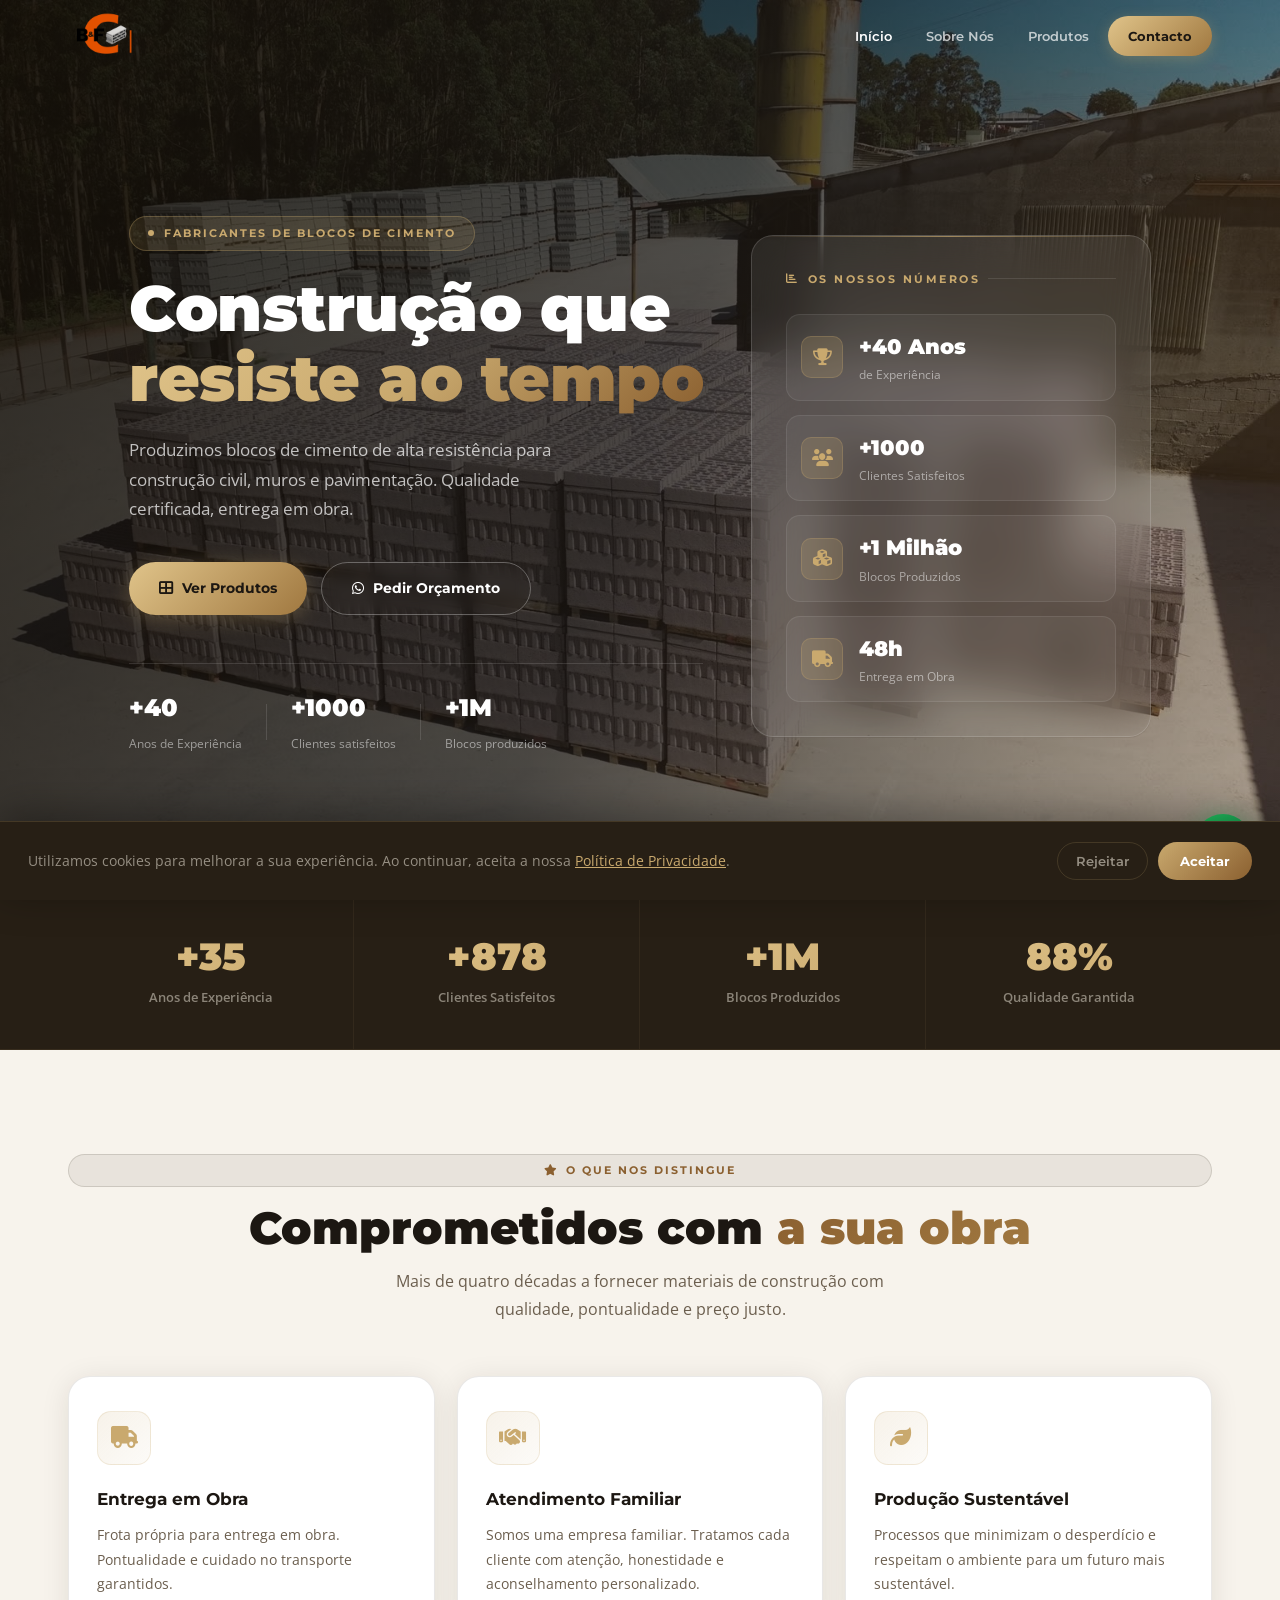
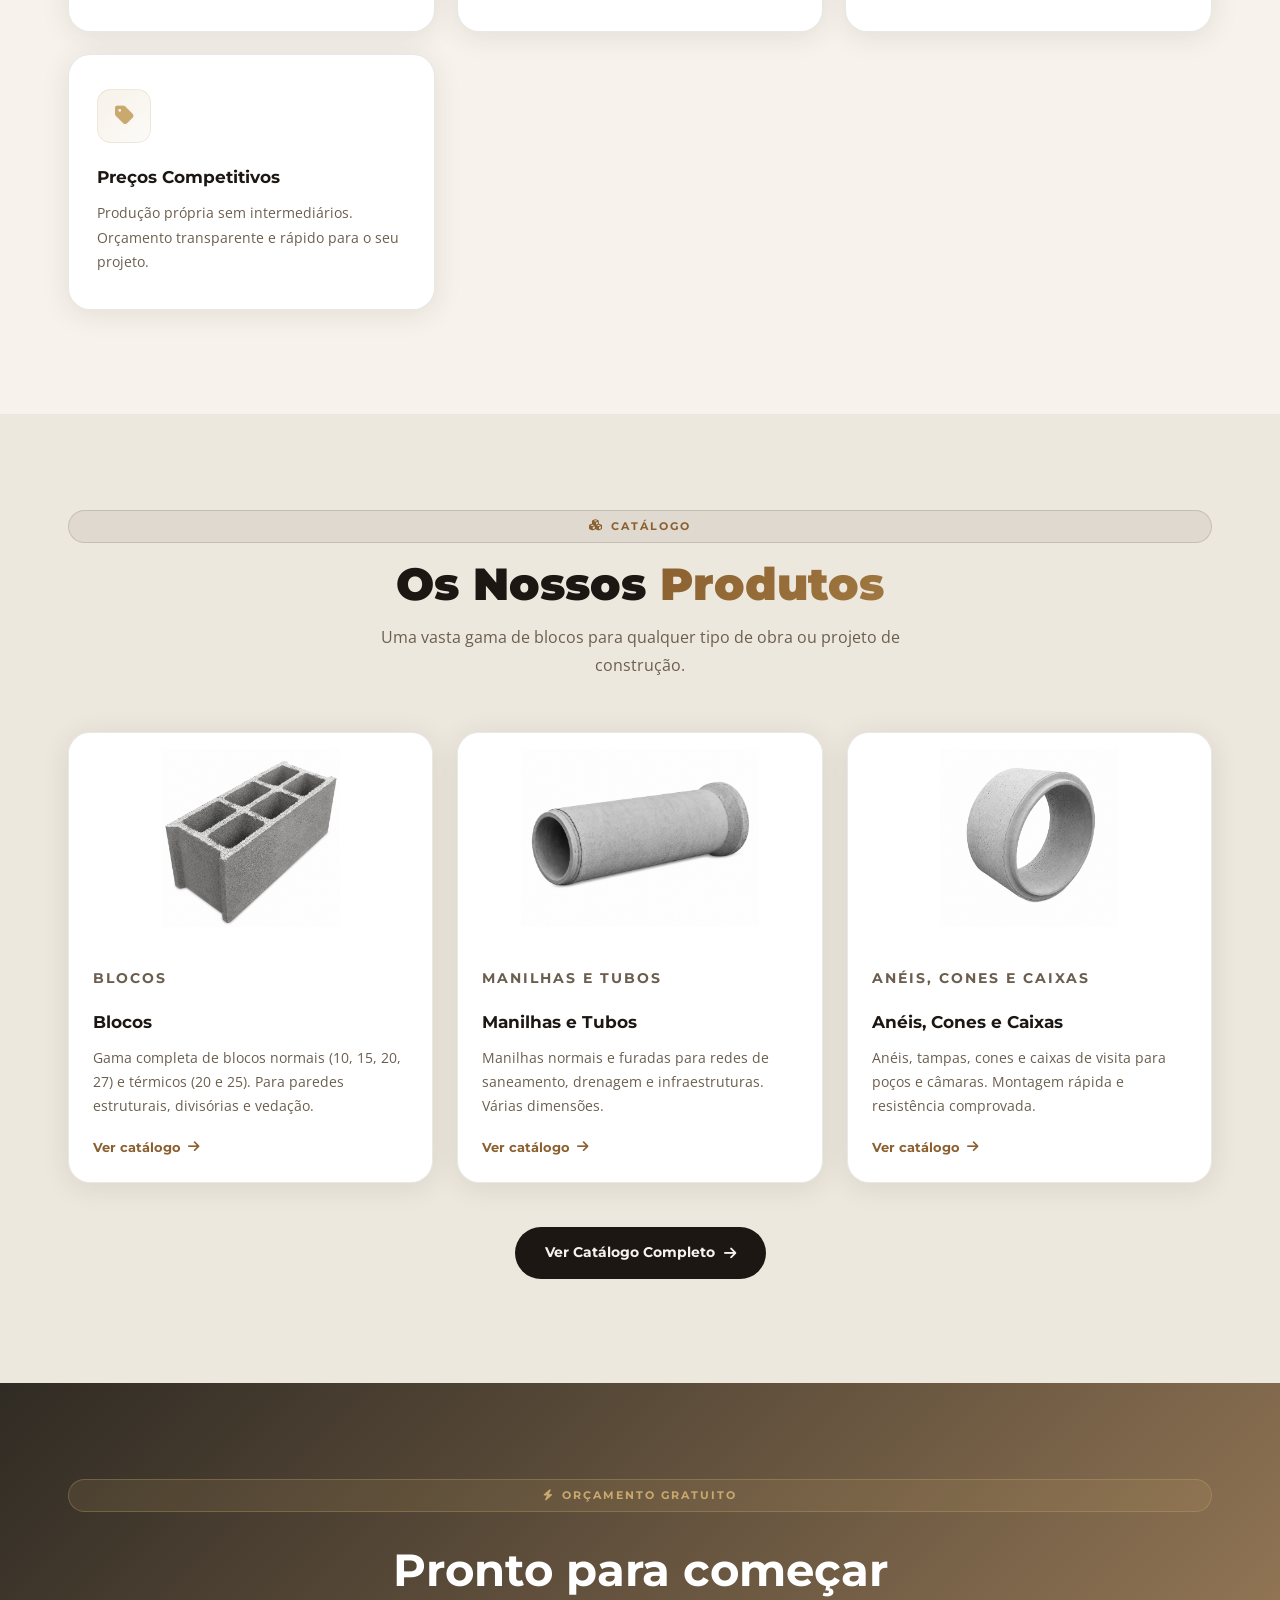
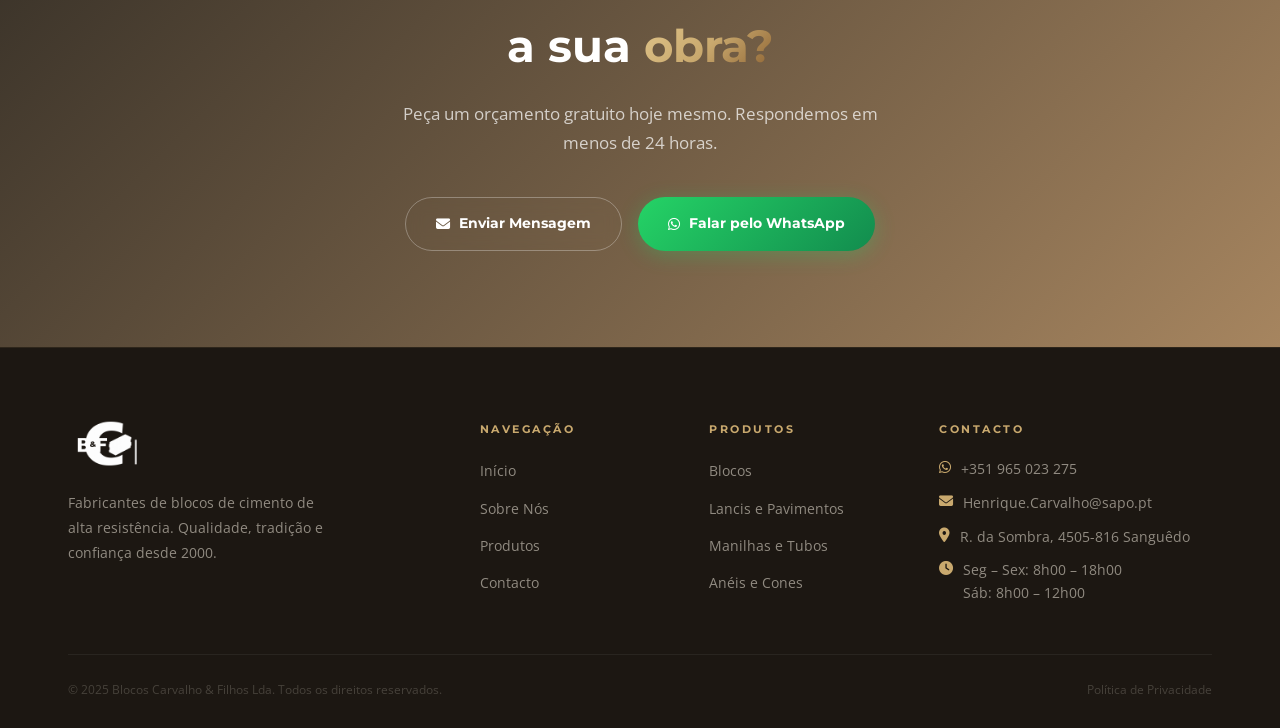
==== commit f6dec7fb: "Fotos reais da empresa, SEO, cookie banner, melhorias de conteudo - Fotos drone reais em todos os he" ====
--- a/index.html
+++ b/index.html
@@ -3,7 +3,15 @@
 <head>
   <meta charset="UTF-8"/>
   <meta name="viewport" content="width=device-width, initial-scale=1.0"/>
-  <title>Blocos Carvalho & Filhos Lda</title>
+  <title>Blocos Carvalho & Filhos Lda — Fabricantes de Blocos de Cimento em Sanguêdo</title>
+  <meta name="description" content="Fabricantes de blocos de cimento, manilhas, anéis e cones em Sanguêdo, Aveiro. Mais de 40 Anos de Experiência. Entrega em obra. Peça orçamento gratuito."/>
+  <meta name="keywords" content="blocos cimento, manilhas betão, blocos normais, blocos térmicos, Sanguêdo, Aveiro, construção civil"/>
+  <meta property="og:title" content="Blocos Carvalho & Filhos Lda"/>
+  <meta property="og:description" content="Fabricantes de blocos de cimento de alta resistência em Sanguêdo. Entrega em obra, orçamento gratuito."/>
+  <meta property="og:image" content="fotos/DJI_0059.jpg"/>
+  <meta property="og:type" content="website"/>
+  <meta name="robots" content="index, follow"/>
+  <link rel="canonical" href="https://rodri20055.github.io/site-blocos-carvalho/"/>
   <link rel="icon" href="logo.png" type="image/png"/>
   <link rel="stylesheet" href="style.css"/>
   <link rel="stylesheet" href="https://cdnjs.cloudflare.com/ajax/libs/font-awesome/6.5.0/css/all.min.css"/>
@@ -39,15 +47,15 @@
       <div>
         <div class="hero-eyebrow"><span class="dot"></span> Fabricantes de Blocos de Cimento</div>
         <h1>Construção que<br><span class="grad-text">resiste ao tempo</span></h1>
-        <p class="hero-desc">Produzimos blocos de cimento de alta resistência para construção civil, muros e pavimentação. Qualidade certificada, entrega rápida em todo o país.</p>
+        <p class="hero-desc">Produzimos blocos de cimento de alta resistência para construção civil, muros e pavimentação. Qualidade certificada, entrega em obra.</p>
         <div class="hero-btns">
           <a href="produtos.html" class="btn btn-gold"><i class="fas fa-th-large"></i> Ver Produtos</a>
           <a href="https://wa.me/351965023275?text=Olá!%20Gostaria%20de%20pedir%20um%20orçamento." target="_blank" class="btn btn-ghost-dark"><i class="fab fa-whatsapp"></i> Pedir Orçamento</a>
         </div>
         <div class="hero-proof">
-          <div class="hero-proof-stat"><strong>+20</strong><span>Anos de experiência</span></div>
+          <div class="hero-proof-stat"><strong>+40</strong><span>Anos de Experiência</span></div>
           <div class="hero-proof-div"></div>
-          <div class="hero-proof-stat"><strong>+500</strong><span>Clientes satisfeitos</span></div>
+          <div class="hero-proof-stat"><strong>+1000</strong><span>Clientes satisfeitos</span></div>
           <div class="hero-proof-div"></div>
           <div class="hero-proof-stat"><strong>+1M</strong><span>Blocos produzidos</span></div>
         </div>
@@ -56,8 +64,8 @@
         <div class="hero-card-inner">
           <div class="card-label"><i class="fas fa-chart-bar"></i> Os nossos números</div>
           <div class="stat-rows">
-            <div class="stat-row"><div class="stat-icon"><i class="fas fa-trophy"></i></div><div><div class="stat-val">+20 Anos</div><div class="stat-lbl">de Experiência</div></div></div>
-            <div class="stat-row"><div class="stat-icon"><i class="fas fa-users"></i></div><div><div class="stat-val">+500</div><div class="stat-lbl">Clientes Satisfeitos</div></div></div>
+            <div class="stat-row"><div class="stat-icon"><i class="fas fa-trophy"></i></div><div><div class="stat-val">+40 Anos</div><div class="stat-lbl">de Experiência</div></div></div>
+            <div class="stat-row"><div class="stat-icon"><i class="fas fa-users"></i></div><div><div class="stat-val">+1000</div><div class="stat-lbl">Clientes Satisfeitos</div></div></div>
             <div class="stat-row"><div class="stat-icon"><i class="fas fa-cubes"></i></div><div><div class="stat-val">+1 Milhão</div><div class="stat-lbl">Blocos Produzidos</div></div></div>
             <div class="stat-row"><div class="stat-icon"><i class="fas fa-truck"></i></div><div><div class="stat-val">48h</div><div class="stat-lbl">Entrega em Obra</div></div></div>
           </div>
@@ -71,8 +79,8 @@
 <div class="stats-bar">
   <div class="container">
     <div class="stats-bar-grid">
-      <div class="stats-bar-item reveal"><span class="stats-num">+20</span><span class="stats-lbl">Anos de Experiência</span></div>
-      <div class="stats-bar-item reveal reveal-delay-1"><span class="stats-num">+500</span><span class="stats-lbl">Clientes Satisfeitos</span></div>
+      <div class="stats-bar-item reveal"><span class="stats-num">+40</span><span class="stats-lbl">Anos de Experiência</span></div>
+      <div class="stats-bar-item reveal reveal-delay-1"><span class="stats-num">+1000</span><span class="stats-lbl">Clientes Satisfeitos</span></div>
       <div class="stats-bar-item reveal reveal-delay-2"><span class="stats-num">+1M</span><span class="stats-lbl">Blocos Produzidos</span></div>
       <div class="stats-bar-item reveal reveal-delay-3"><span class="stats-num">100%</span><span class="stats-lbl">Qualidade Garantida</span></div>
     </div>
@@ -84,14 +92,12 @@
   <div class="container">
     <div class="tag tag-light center"><i class="fas fa-star"></i> O que nos distingue</div>
     <h2 class="section-title dark center">Comprometidos com <span class="grad-text-dark">a sua obra</span></h2>
-    <p class="sub dark center">Mais de duas décadas a fornecer materiais de construção com qualidade, pontualidade e preço justo.</p>
+    <p class="sub dark center">Mais de quatro décadas a fornecer materiais de construção com qualidade, pontualidade e preço justo.</p>
     <div class="features-grid">
-      <div class="feature-card reveal"><div class="feature-icon"><i class="fas fa-medal"></i></div><h3>Qualidade Certificada</h3><p>Todos os produtos passam por controlo de qualidade rigoroso conforme as normas europeias EN 771-3.</p></div>
-      <div class="feature-card reveal reveal-delay-1"><div class="feature-icon"><i class="fas fa-truck"></i></div><h3>Entrega em 48h</h3><p>Frota própria para entrega em obra em 48 horas. Pontualidade e cuidado no transporte garantidos.</p></div>
-      <div class="feature-card reveal reveal-delay-2"><div class="feature-icon"><i class="fas fa-handshake"></i></div><h3>Atendimento Familiar</h3><p>Somos uma empresa familiar. Tratamos cada cliente com atenção, honestidade e aconselhamento personalizado.</p></div>
-      <div class="feature-card reveal"><div class="feature-icon"><i class="fas fa-leaf"></i></div><h3>Produção Sustentável</h3><p>Processos que minimizam o desperdício e respeitam o ambiente para um futuro mais sustentável.</p></div>
-      <div class="feature-card reveal reveal-delay-1"><div class="feature-icon"><i class="fas fa-tag"></i></div><h3>Preços Competitivos</h3><p>Produção própria sem intermediários. Orçamento transparente e rápido para o seu projeto.</p></div>
-      <div class="feature-card reveal reveal-delay-2"><div class="feature-icon"><i class="fas fa-drafting-compass"></i></div><h3>Medidas à Encomenda</h3><p>Produzimos blocos em dimensões especiais adaptadas a qualquer projeto arquitetónico.</p></div>
+      <div class="feature-card reveal"><div class="feature-icon"><i class="fas fa-truck"></i></div><h3>Entrega em Obra</h3><p>Frota própria para entrega em obra. Pontualidade e cuidado no transporte garantidos.</p></div>
+      <div class="feature-card reveal reveal-delay-1"><div class="feature-icon"><i class="fas fa-handshake"></i></div><h3>Atendimento Familiar</h3><p>Somos uma empresa familiar. Tratamos cada cliente com atenção, honestidade e aconselhamento personalizado.</p></div>
+      <div class="feature-card reveal reveal-delay-2"><div class="feature-icon"><i class="fas fa-leaf"></i></div><h3>Produção Sustentável</h3><p>Processos que minimizam o desperdício e respeitam o ambiente para um futuro mais sustentável.</p></div>
+      <div class="feature-card reveal"><div class="feature-icon"><i class="fas fa-tag"></i></div><h3>Preços Competitivos</h3><p>Produção própria sem intermediários. Orçamento transparente e rápido para o seu projeto.</p></div>
     </div>
   </div>
 </section>
@@ -166,7 +172,7 @@
       </div>
       <div class="footer-col"><h5>Navegação</h5><ul><li><a href="index.html">Início</a></li><li><a href="sobre.html">Sobre Nós</a></li><li><a href="produtos.html">Produtos</a></li><li><a href="contacto.html">Contacto</a></li></ul></div>
       <div class="footer-col"><h5>Produtos</h5><ul><li><a href="produtos.html">Blocos</a></li><li><a href="produtos.html">Lancis e Pavimentos</a></li><li><a href="produtos.html">Manilhas e Tubos</a></li><li><a href="produtos.html">Anéis e Cones</a></li><li></li></ul></div>
-      <div class="footer-col"><h5>Contacto</h5><ul class="footer-contact-list"><li><i class="fab fa-whatsapp"></i><a href="https://wa.me/351965023275">+351 965 023 275</a></li><li><i class="fas fa-envelope"></i><a href="mailto:Henrique.Carvalho@sapo.pt">Henrique.Carvalho@sapo.pt</a></li><li><i class="fas fa-map-marker-alt"></i><span>R. da Sombra, 4505-816 Sanguêdo</span></li></ul></div>
+      <div class="footer-col"><h5>Contacto</h5><ul class="footer-contact-list"><li><i class="fab fa-whatsapp"></i><a href="https://wa.me/351965023275">+351 965 023 275</a></li><li><i class="fas fa-envelope"></i><a href="mailto:Henrique.Carvalho@sapo.pt">Henrique.Carvalho@sapo.pt</a></li><li><i class="fas fa-map-marker-alt"></i><span>R. da Sombra, 4505-816 Sanguêdo</span></li><li><i class="fas fa-clock"></i><span>Seg – Sex: 8h00 – 18h00<br>Sáb: 8h00 – 12h00</span></li></ul></div>
     </div>
     <div class="footer-bottom">
       <p>&copy; 2025 Blocos Carvalho &amp; Filhos Lda. Todos os direitos reservados.</p>
@@ -175,26 +181,19 @@
   </div>
 </footer>
 
+
+<div class="cookie-banner hidden" id="cookieBanner">
+  <p>Utilizamos cookies para melhorar a sua experiência. Ao continuar, aceita a nossa <a href="#">Política de Privacidade</a>.</p>
+  <div class="cookie-banner-btns">
+    <button class="btn-cookie-reject" id="cookieReject">Rejeitar</button>
+    <button class="btn-cookie-accept" id="cookieAccept">Aceitar</button>
+  </div>
+</div>
 <a href="https://wa.me/351965023275?text=Olá!%20Gostaria%20de%20pedir%20um%20orçamento." target="_blank" class="wa-float">
   <i class="fab fa-whatsapp"></i><span class="wa-tip">Pedir Orçamento</span>
 </a>
 
 <script src="script.js"></script>
-<script>
-  // 3D tilt hero card
-  const card = document.getElementById('heroCard');
-  if(card){
-    card.addEventListener('mousemove',(e)=>{
-      const r=card.getBoundingClientRect();
-      const dx=(e.clientX-r.left-r.width/2)/r.width*14;
-      const dy=(e.clientY-r.top-r.height/2)/r.height*14;
-      card.querySelector('.hero-card-inner').style.transform=`rotateY(${dx}deg) rotateX(${-dy}deg)`;
-    });
-    card.addEventListener('mouseleave',()=>{
-      card.querySelector('.hero-card-inner').style.transform='';
-    });
-  }
-</script>
 </body>
 </html>
 
@@ -202,3 +201,6 @@
 
 
 
+
+
+
--- a/style.css
+++ b/style.css
@@ -219,7 +219,7 @@
 }
 .hero-bg-img {
   position: absolute; inset: 0; z-index: 0;
-  background-image: url('https://images.unsplash.com/photo-1504307651254-35680f356dfd?w=1800&q=80');
+  background-image: url('fotos/DJI_0059.jpg');
   background-size: cover; background-position: center;
 }
 .hero-overlay {
@@ -411,6 +411,57 @@
 }
 .prod-link:hover { gap: 12px; }
 
+/* ===== TESTIMONIALS ===== */
+.testimonials-grid { display: grid; grid-template-columns: repeat(3,1fr); gap: 24px; margin-top: 44px; }
+.testimonial-card {
+  background: var(--glass-d); border: 1px solid var(--border-d);
+  border-radius: var(--radius-lg); padding: 32px 28px;
+  display: flex; flex-direction: column; gap: 16px;
+  transition: background var(--t), transform var(--t);
+}
+.testimonial-card:hover { background: var(--glass-dh); transform: translateY(-4px); }
+.testimonial-stars { color: var(--gold); font-size: .9rem; display: flex; gap: 3px; }
+.testimonial-card p { color: var(--muted-d); font-size: .95rem; line-height: 1.8; flex: 1; font-style: italic; }
+.testimonial-author { display: flex; align-items: center; gap: 14px; margin-top: auto; }
+.testimonial-avatar {
+  width: 44px; height: 44px; border-radius: 50%;
+  background: linear-gradient(135deg, var(--gold), var(--bronze));
+  display: flex; align-items: center; justify-content: center;
+  color: white; font-size: 1rem; flex-shrink: 0;
+}
+.testimonial-author strong { display: block; color: var(--white); font-size: .9rem; }
+.testimonial-author span { color: var(--muted-d); font-size: .78rem; }
+
+/* ===== COOKIE BANNER ===== */
+.cookie-banner {
+  position: fixed; bottom: 0; left: 0; right: 0; z-index: 9998;
+  background: var(--dark-2); border-top: 1px solid var(--border-d);
+  padding: 20px 28px;
+  display: flex; align-items: center; justify-content: space-between; gap: 20px;
+  box-shadow: 0 -8px 40px rgba(0,0,0,.35);
+  transform: translateY(0); transition: transform .4s ease;
+}
+.cookie-banner.hidden { transform: translateY(110%); }
+.cookie-banner p { color: var(--muted-d); font-size: .85rem; margin: 0; flex: 1; }
+.cookie-banner a { color: var(--gold); text-decoration: underline; }
+.cookie-banner-btns { display: flex; gap: 10px; flex-shrink: 0; }
+.btn-cookie-accept {
+  background: linear-gradient(135deg, var(--gold), var(--bronze));
+  color: white; border: none; border-radius: 30px;
+  padding: 10px 22px; font-family: 'Montserrat', sans-serif;
+  font-weight: 700; font-size: .82rem; cursor: pointer;
+  transition: opacity var(--tf);
+}
+.btn-cookie-accept:hover { opacity: .85; }
+.btn-cookie-reject {
+  background: transparent; color: var(--muted-d);
+  border: 1px solid var(--border-d); border-radius: 30px;
+  padding: 10px 18px; font-family: 'Montserrat', sans-serif;
+  font-weight: 600; font-size: .82rem; cursor: pointer;
+  transition: border-color var(--tf);
+}
+.btn-cookie-reject:hover { border-color: var(--gold); color: var(--gold); }
+
 /* ===== CTA SECTION ===== */
 .cta-section {
   position: relative; padding: 96px 0; overflow: hidden;
@@ -487,6 +538,37 @@
 .check-list li:hover { background:var(--cream-3); border-color:rgba(201,169,110,.2); }
 .check-list li i { color:var(--gold-d); margin-top:3px; flex-shrink:0; }
 .check-list li span { color:var(--text); font-size:.92rem; }
+
+/* PHOTO GALLERY */
+.photo-gallery {
+  display: grid;
+  grid-template-columns: 1fr 1fr;
+  gap: 12px;
+  margin-top: 40px;
+  border-radius: var(--radius-xl);
+  overflow: hidden;
+}
+.gallery-main {
+  grid-row: span 2;
+}
+.gallery-main img {
+  width: 100%; height: 100%; object-fit: cover;
+  display: block; transition: transform .5s ease;
+}
+.gallery-side {
+  display: grid;
+  grid-template-columns: 1fr 1fr;
+  gap: 12px;
+}
+.gallery-side img {
+  width: 100%; aspect-ratio: 4/3; object-fit: cover;
+  border-radius: var(--radius);
+  display: block; transition: transform .5s ease;
+}
+.gallery-main img:hover,
+.gallery-side img:hover { transform: scale(1.03); }
+.gallery-main { border-radius: var(--radius); overflow: hidden; }
+.gallery-side > * { overflow: hidden; }
 
 /* VALUES */
 .values-grid { display: grid; grid-template-columns: repeat(4,1fr); gap: 20px; }
@@ -758,6 +840,9 @@
   .prod-preview-grid{grid-template-columns:1fr 1fr}
   .values-grid{grid-template-columns:1fr 1fr}
   .sobre-grid{grid-template-columns:1fr}.sobre-visual{display:none}
+  .photo-gallery{grid-template-columns:1fr}.gallery-main{grid-row:auto}.gallery-side{grid-template-columns:1fr 1fr}
+  .testimonials-grid{grid-template-columns:1fr}
+  .cookie-banner{flex-direction:column;align-items:flex-start}
   .contact-grid{grid-template-columns:1fr}
   .footer-grid{grid-template-columns:1fr 1fr}
 }
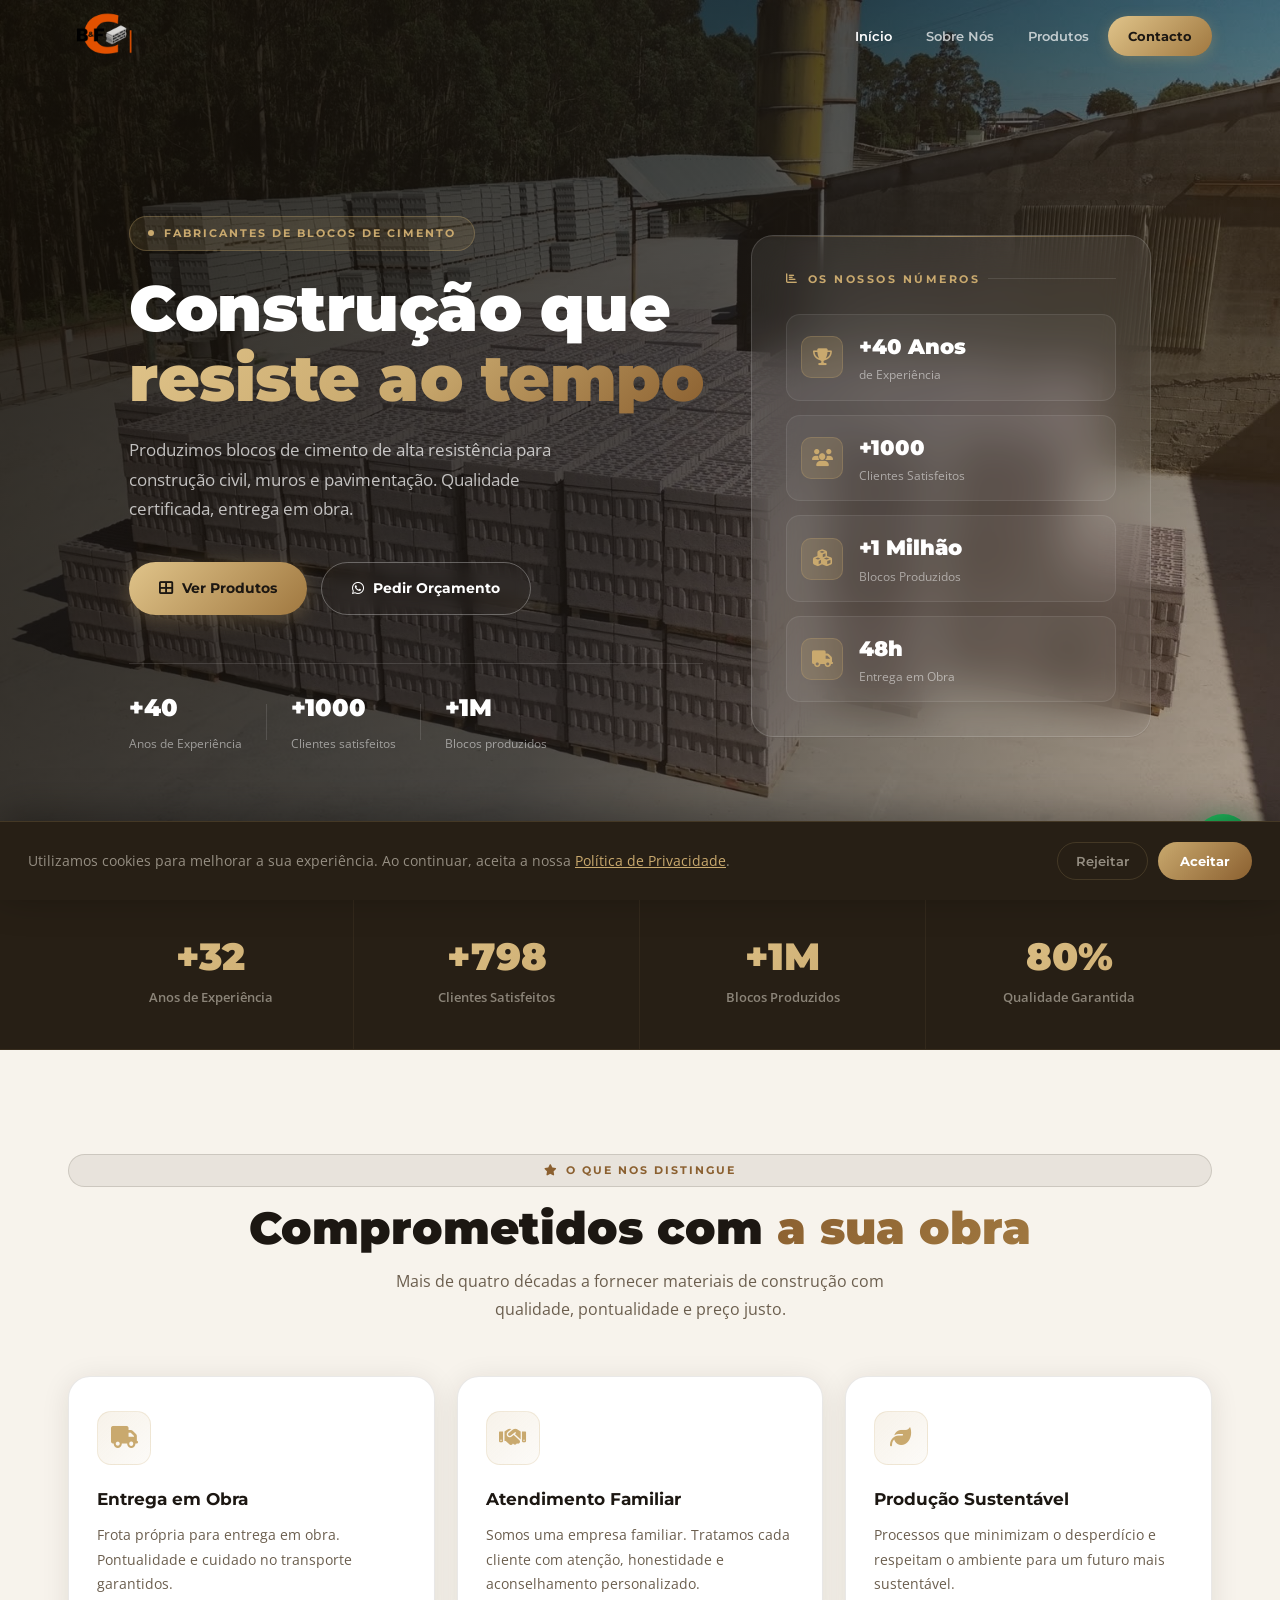
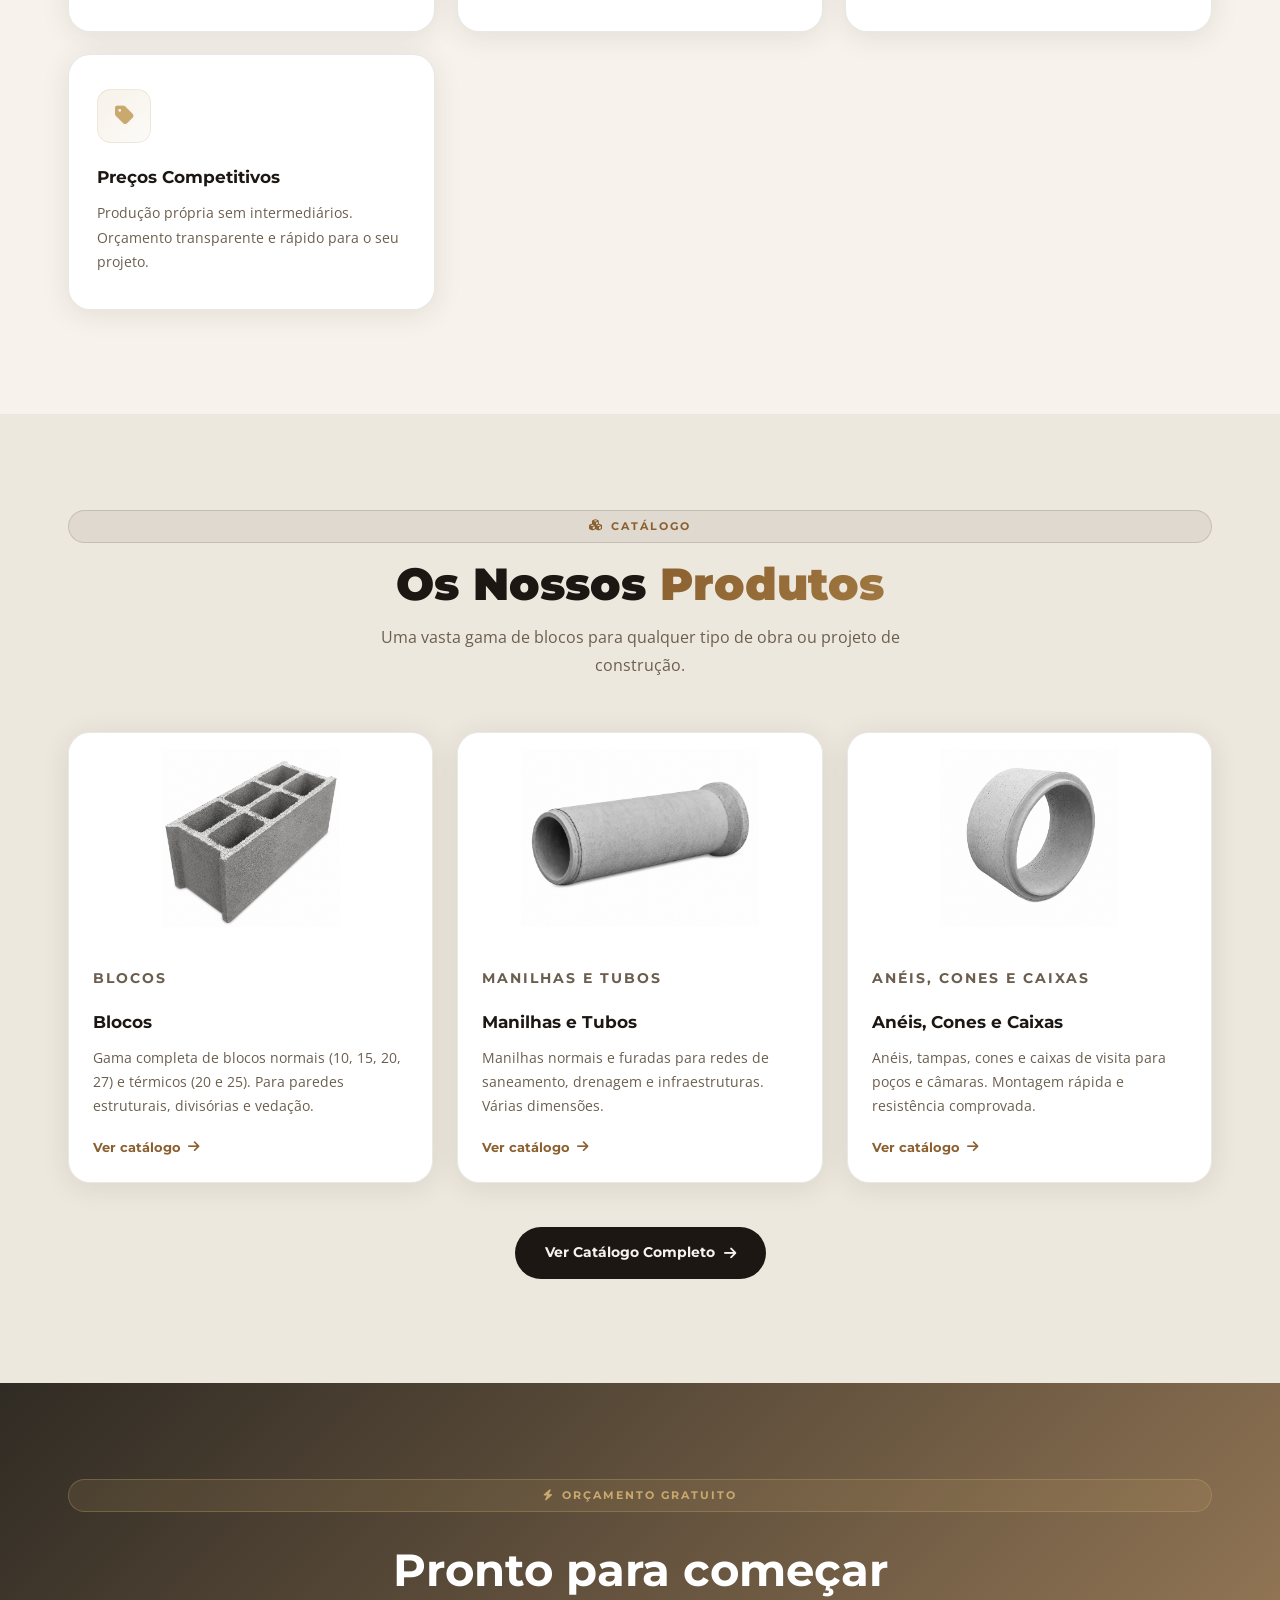
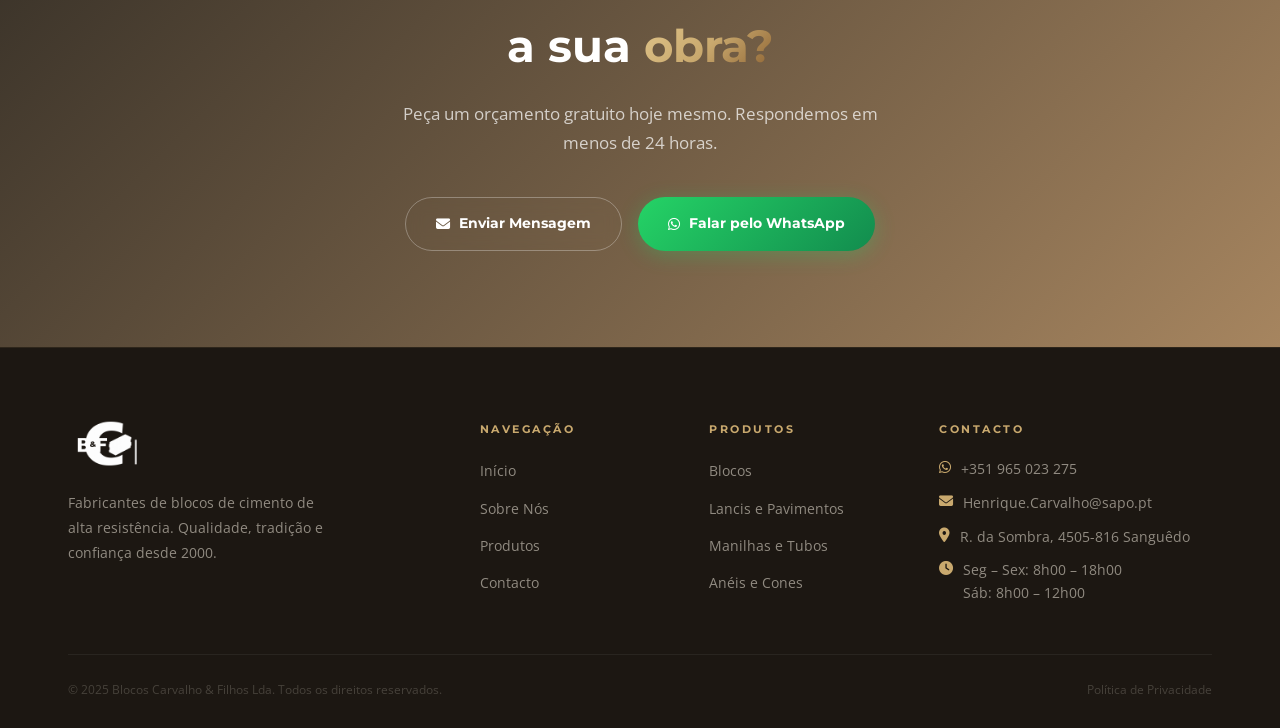
==== commit 7c98b17a: "SEO: OG image URLs absolutas + remover hero.mp4 - og:image agora usa URLs completas (https://blocosc" ====
--- a/index.html
+++ b/index.html
@@ -8,10 +8,10 @@
   <meta name="keywords" content="blocos cimento, manilhas betão, blocos normais, blocos térmicos, Sanguêdo, Aveiro, construção civil"/>
   <meta property="og:title" content="Blocos Carvalho & Filhos Lda"/>
   <meta property="og:description" content="Fabricantes de blocos de cimento de alta resistência em Sanguêdo. Entrega em obra, orçamento gratuito."/>
-  <meta property="og:image" content="fotos/DJI_0059.jpg"/>
+  <meta property="og:image" content="https://blocoscarvalho.pt/fotos/DJI_0059.jpg"/>
   <meta property="og:type" content="website"/>
   <meta name="robots" content="index, follow"/>
-  <link rel="canonical" href="https://rodri20055.github.io/site-blocos-carvalho/"/>
+  <link rel="canonical" href="https://blocoscarvalho.pt/"/>
   <link rel="icon" href="logo.png" type="image/png"/>
   <link rel="stylesheet" href="style.css"/>
   <link rel="stylesheet" href="https://cdnjs.cloudflare.com/ajax/libs/font-awesome/6.5.0/css/all.min.css"/>
@@ -204,3 +204,4 @@
 
 
 
+
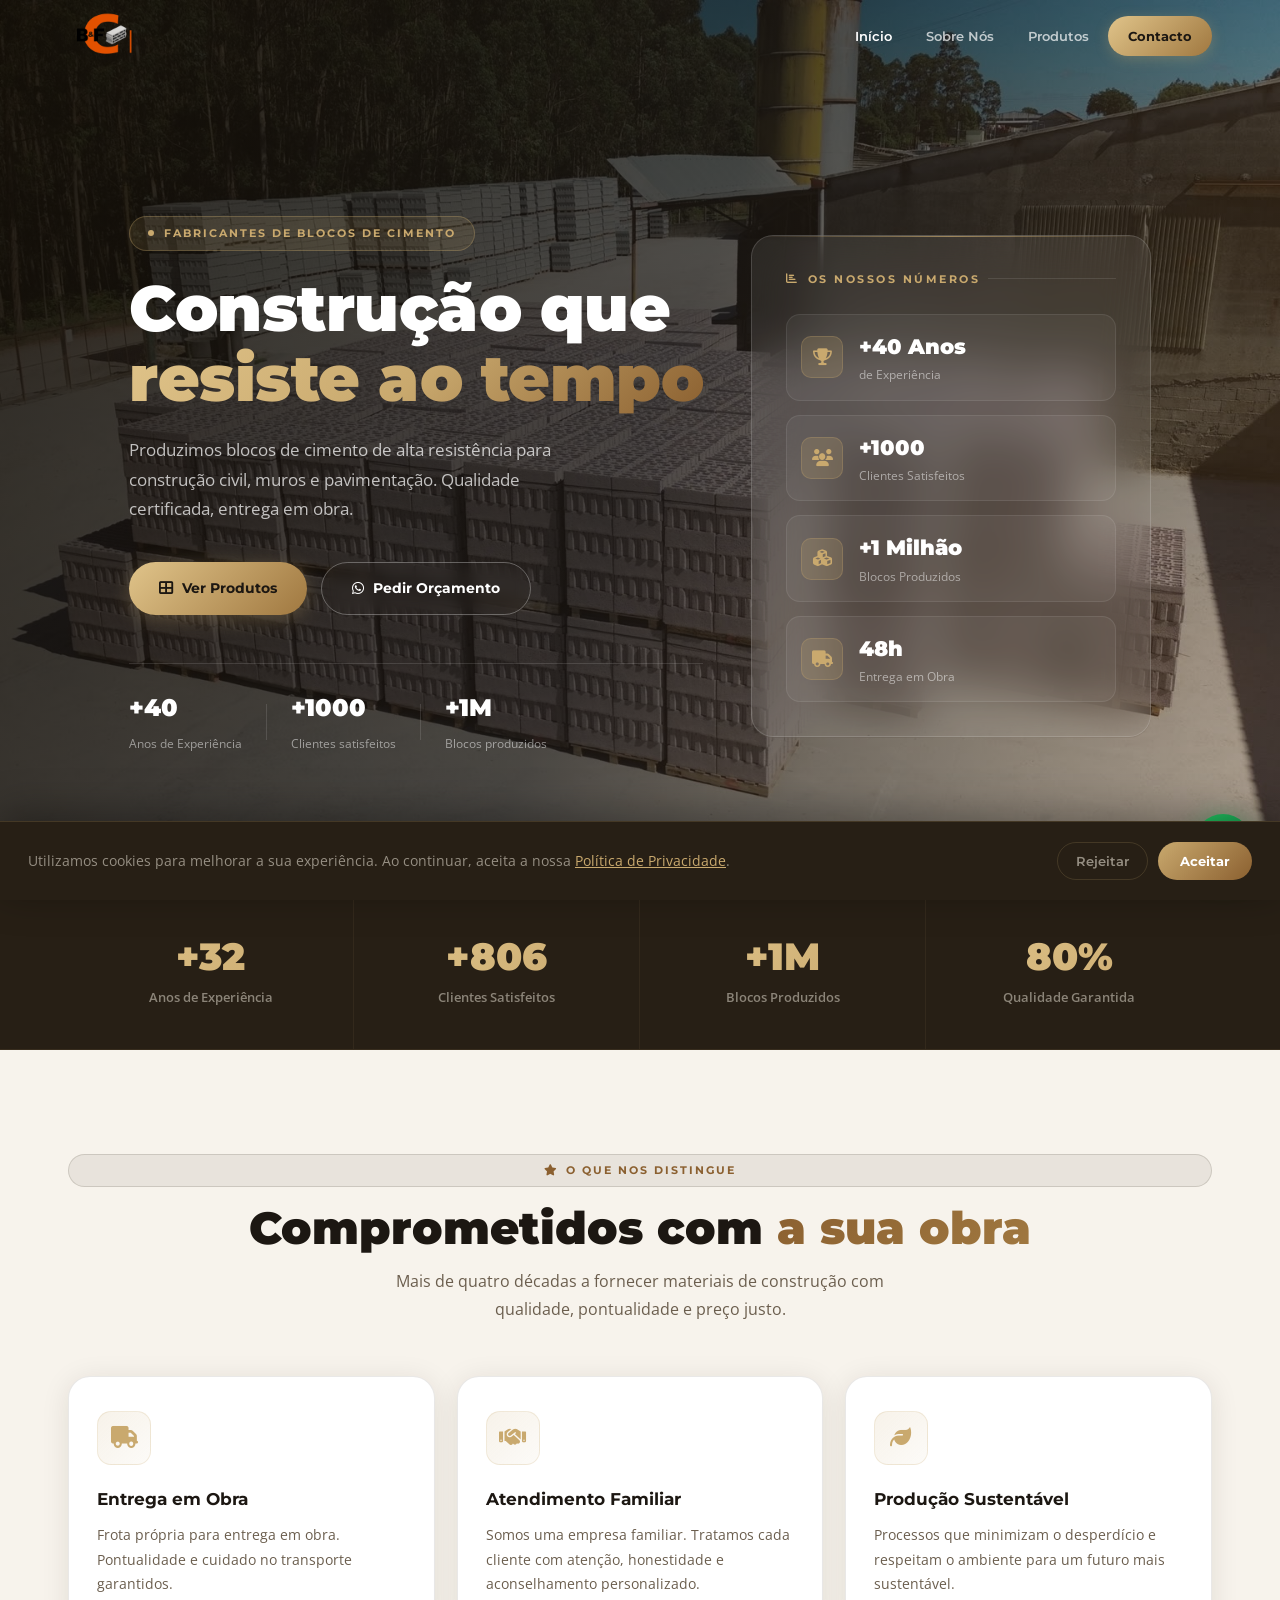
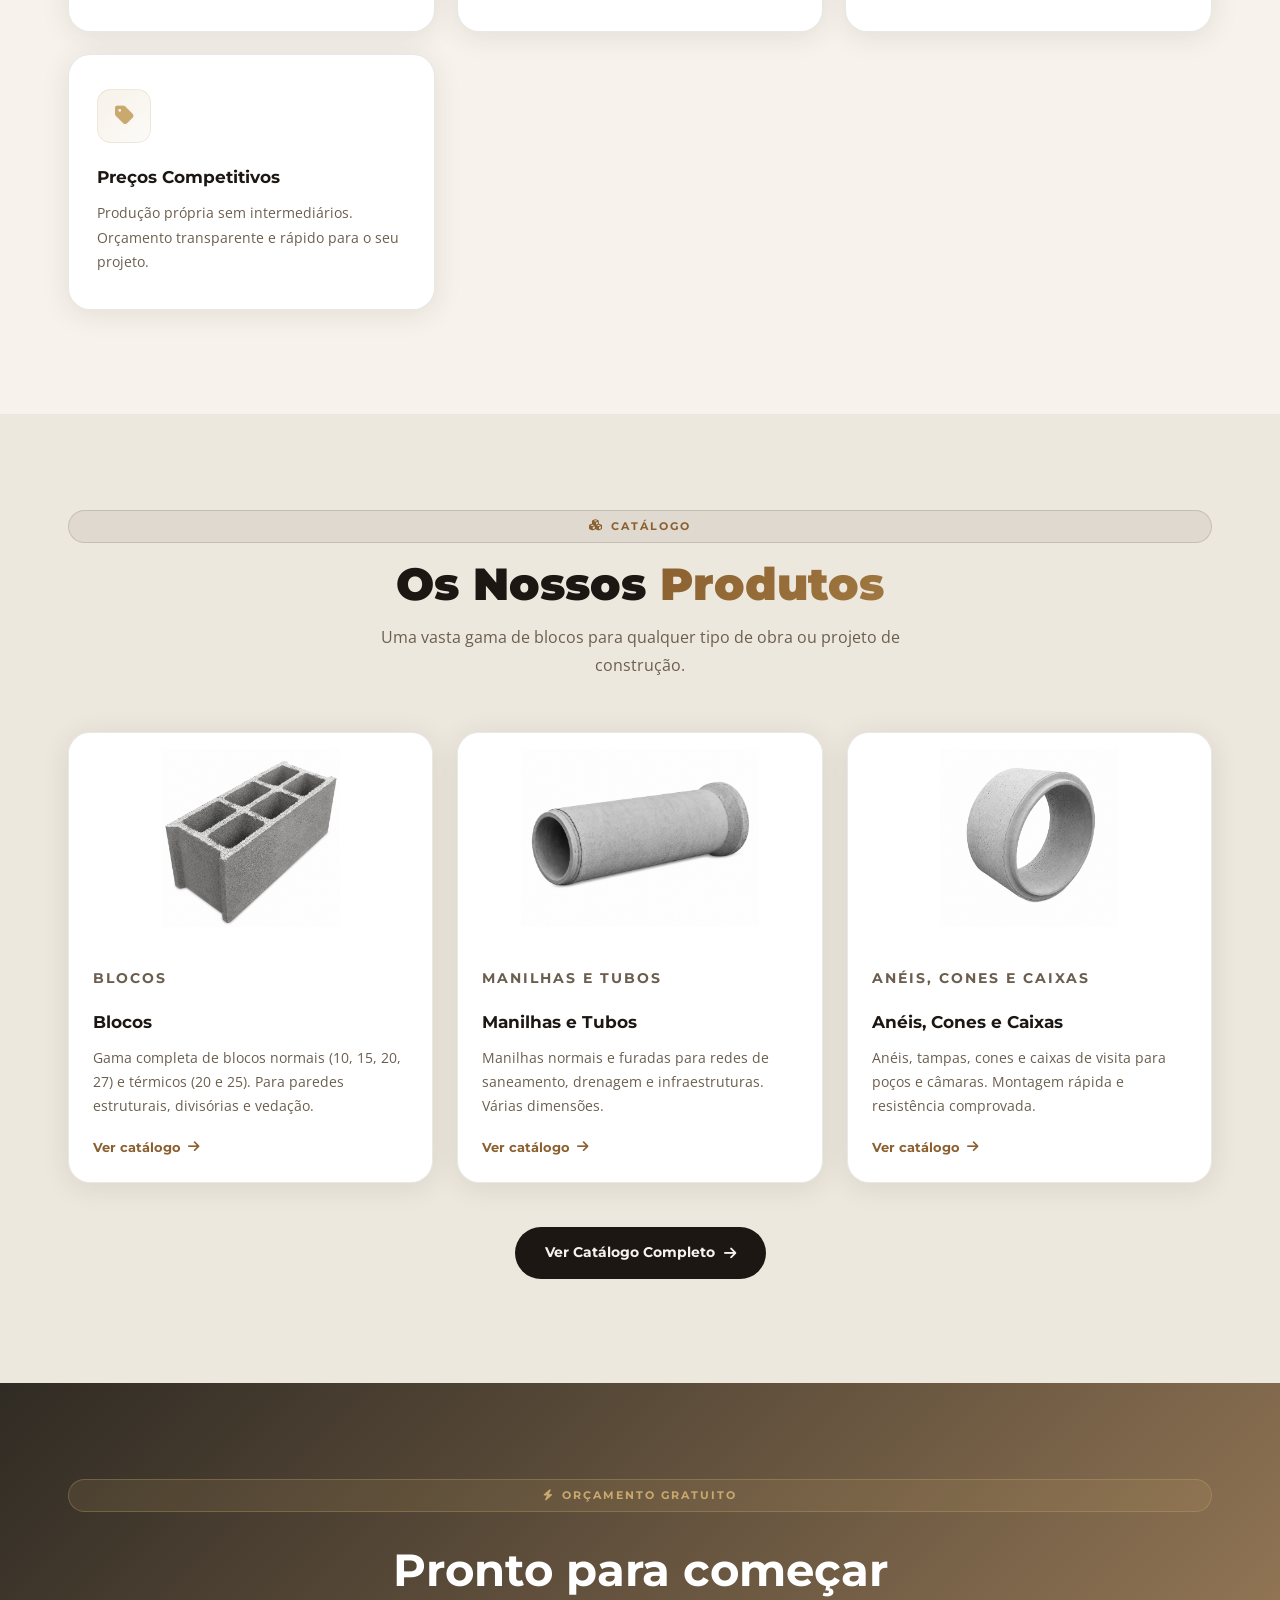
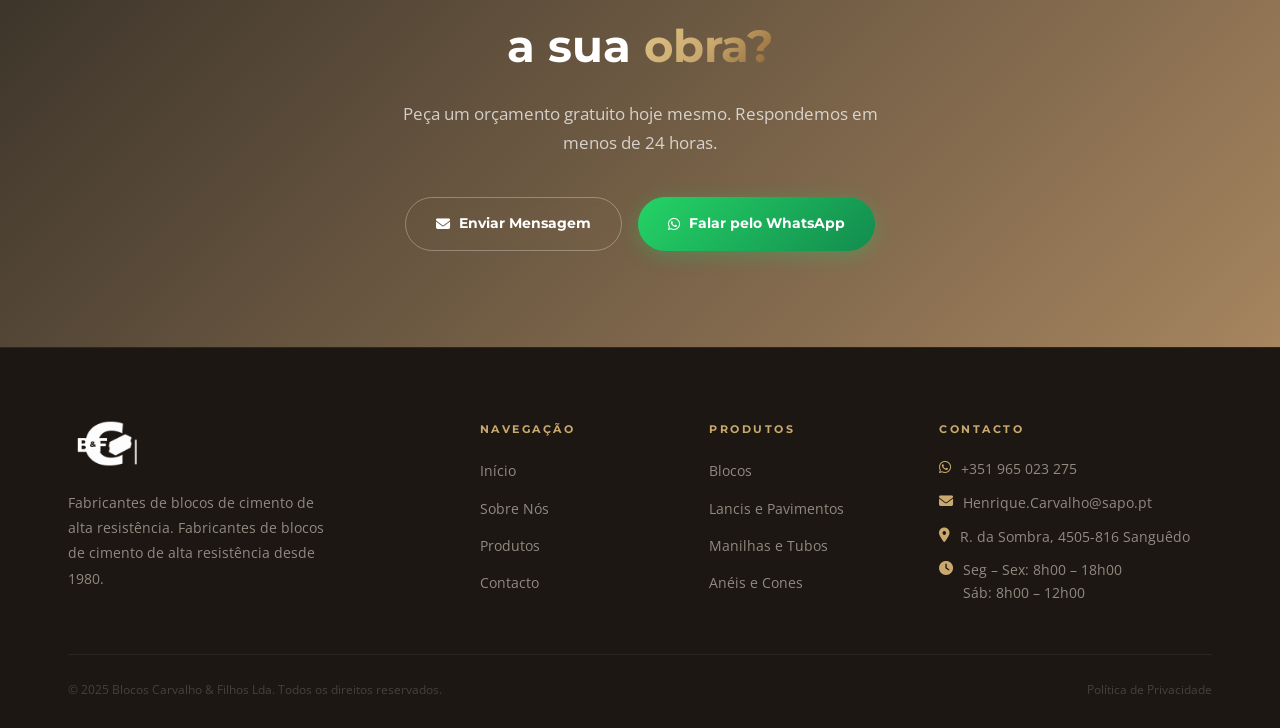
==== commit 4cd8721a: "SEO: JSON-LD, canonical tags, sitemap, correcoes de texto Co-Authored-By: Claude Sonnet 4.6 <noreply" ====
--- a/index.html
+++ b/index.html
@@ -12,7 +12,9 @@
   <meta property="og:type" content="website"/>
   <meta name="robots" content="index, follow"/>
   <link rel="canonical" href="https://blocoscarvalho.pt/"/>
-  <link rel="icon" href="logo.png" type="image/png"/>
+    <script type="application/ld+json">
+  {"@context":"https://schema.org","@type":"LocalBusiness","name":"Blocos Carvalho & Filhos Lda","image":"https://blocoscarvalho.pt/fotos/DJI_0059.jpg","url":"https://blocoscarvalho.pt","telephone":["+351965023275","+351227453420"],"email":"Henrique.Carvalho@sapo.pt","address":{"@type":"PostalAddress","streetAddress":"R. da Sombra","addressLocality":"Sanguêdo","postalCode":"4505-816","addressCountry":"PT"},"openingHoursSpecification":[{"@type":"OpeningHoursSpecification","dayOfWeek":["Monday","Tuesday","Wednesday","Thursday","Friday"],"opens":"08:00","closes":"18:00"},{"@type":"OpeningHoursSpecification","dayOfWeek":"Saturday","opens":"08:00","closes":"12:00"}],"description":"Fabricantes de blocos de cimento de alta resistência em Sanguêdo, Aveiro. Mais de 40 anos de experiência."}
+  </script><link rel="icon" href="logo.png" type="image/png"/>
   <link rel="stylesheet" href="style.css"/>
   <link rel="stylesheet" href="https://cdnjs.cloudflare.com/ajax/libs/font-awesome/6.5.0/css/all.min.css"/>
 </head>
@@ -168,7 +170,7 @@
     <div class="footer-grid">
       <div class="footer-brand">
         <div class="logo"><img src="logo.png" alt="Blocos Carvalho &amp; Filhos" class="logo-img logo-img-footer"/></div>
-        <p>Fabricantes de blocos de cimento de alta resistência. Qualidade, tradição e confiança desde 2000.</p>
+        <p>Fabricantes de blocos de cimento de alta resistência. Fabricantes de blocos de cimento de alta resistência desde 1980.</p>
       </div>
       <div class="footer-col"><h5>Navegação</h5><ul><li><a href="index.html">Início</a></li><li><a href="sobre.html">Sobre Nós</a></li><li><a href="produtos.html">Produtos</a></li><li><a href="contacto.html">Contacto</a></li></ul></div>
       <div class="footer-col"><h5>Produtos</h5><ul><li><a href="produtos.html">Blocos</a></li><li><a href="produtos.html">Lancis e Pavimentos</a></li><li><a href="produtos.html">Manilhas e Tubos</a></li><li><a href="produtos.html">Anéis e Cones</a></li><li></li></ul></div>
@@ -205,3 +207,6 @@
 
 
 
+
+
+
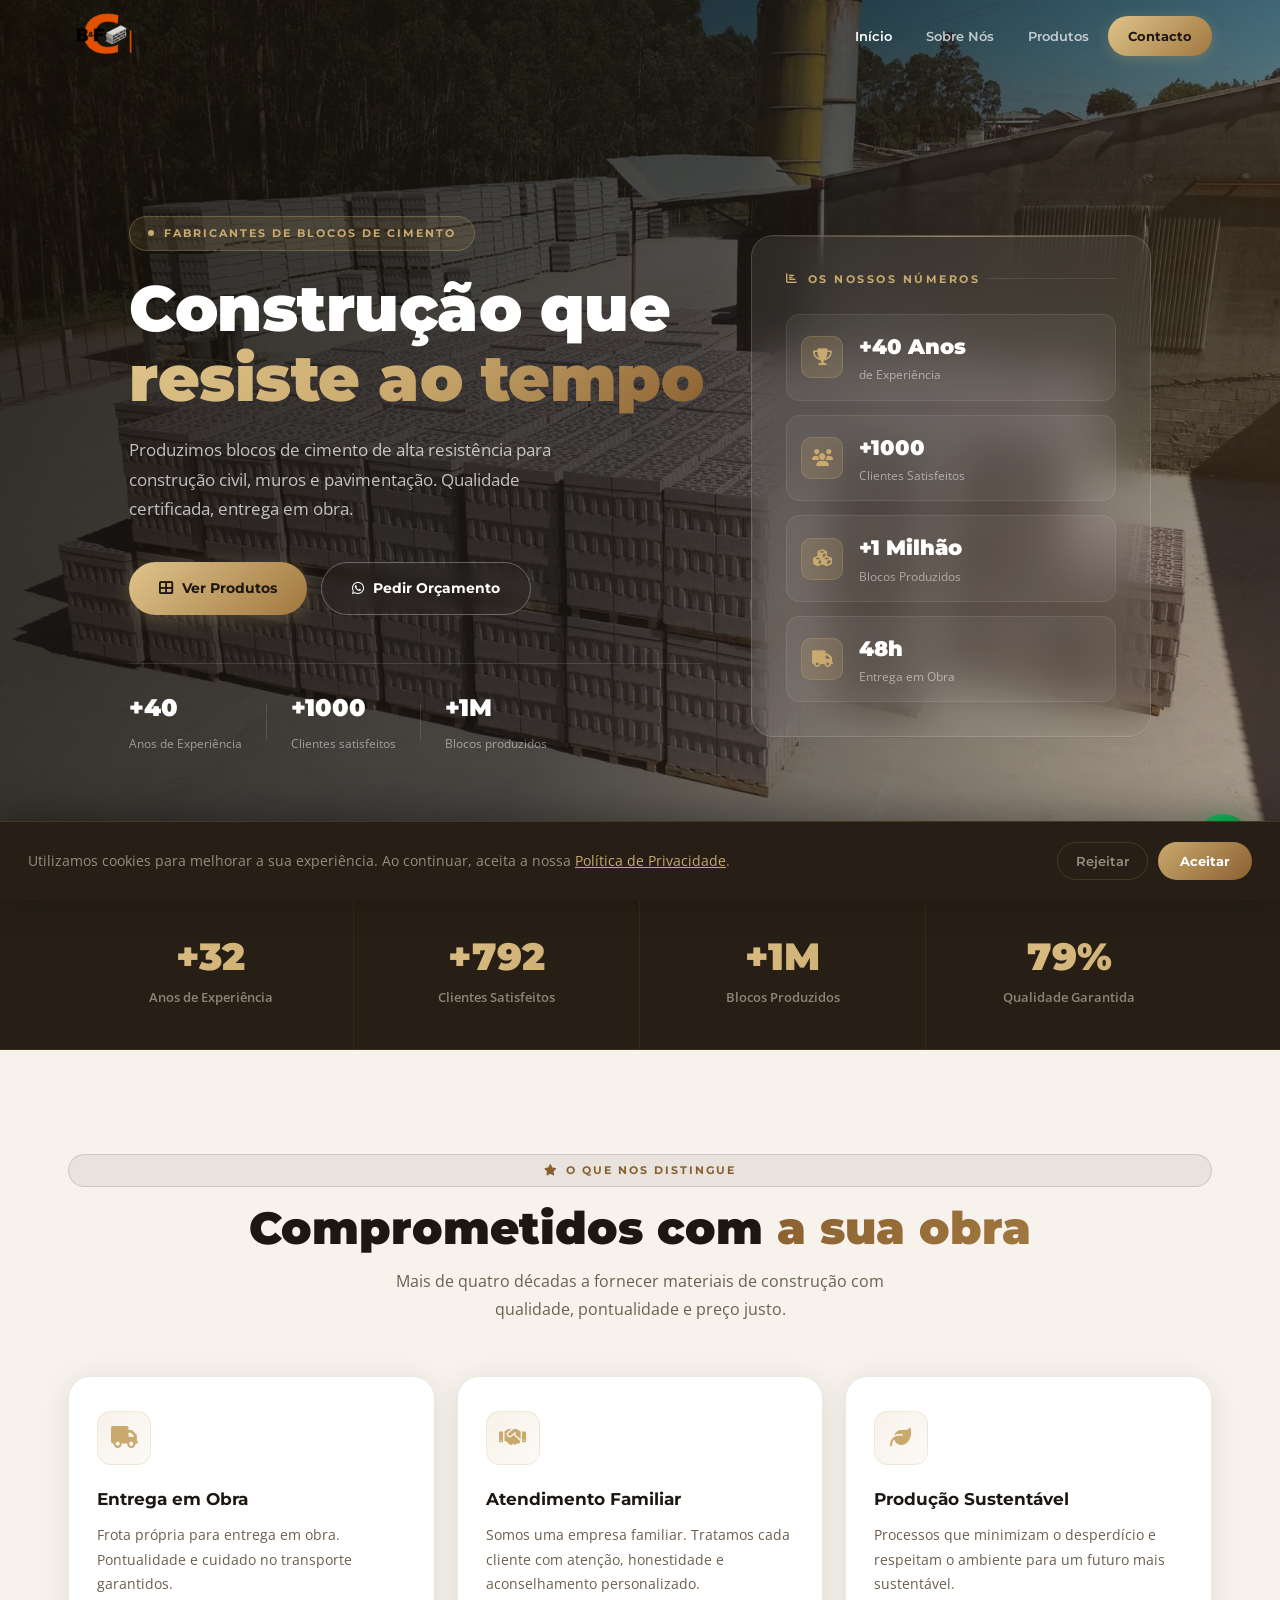
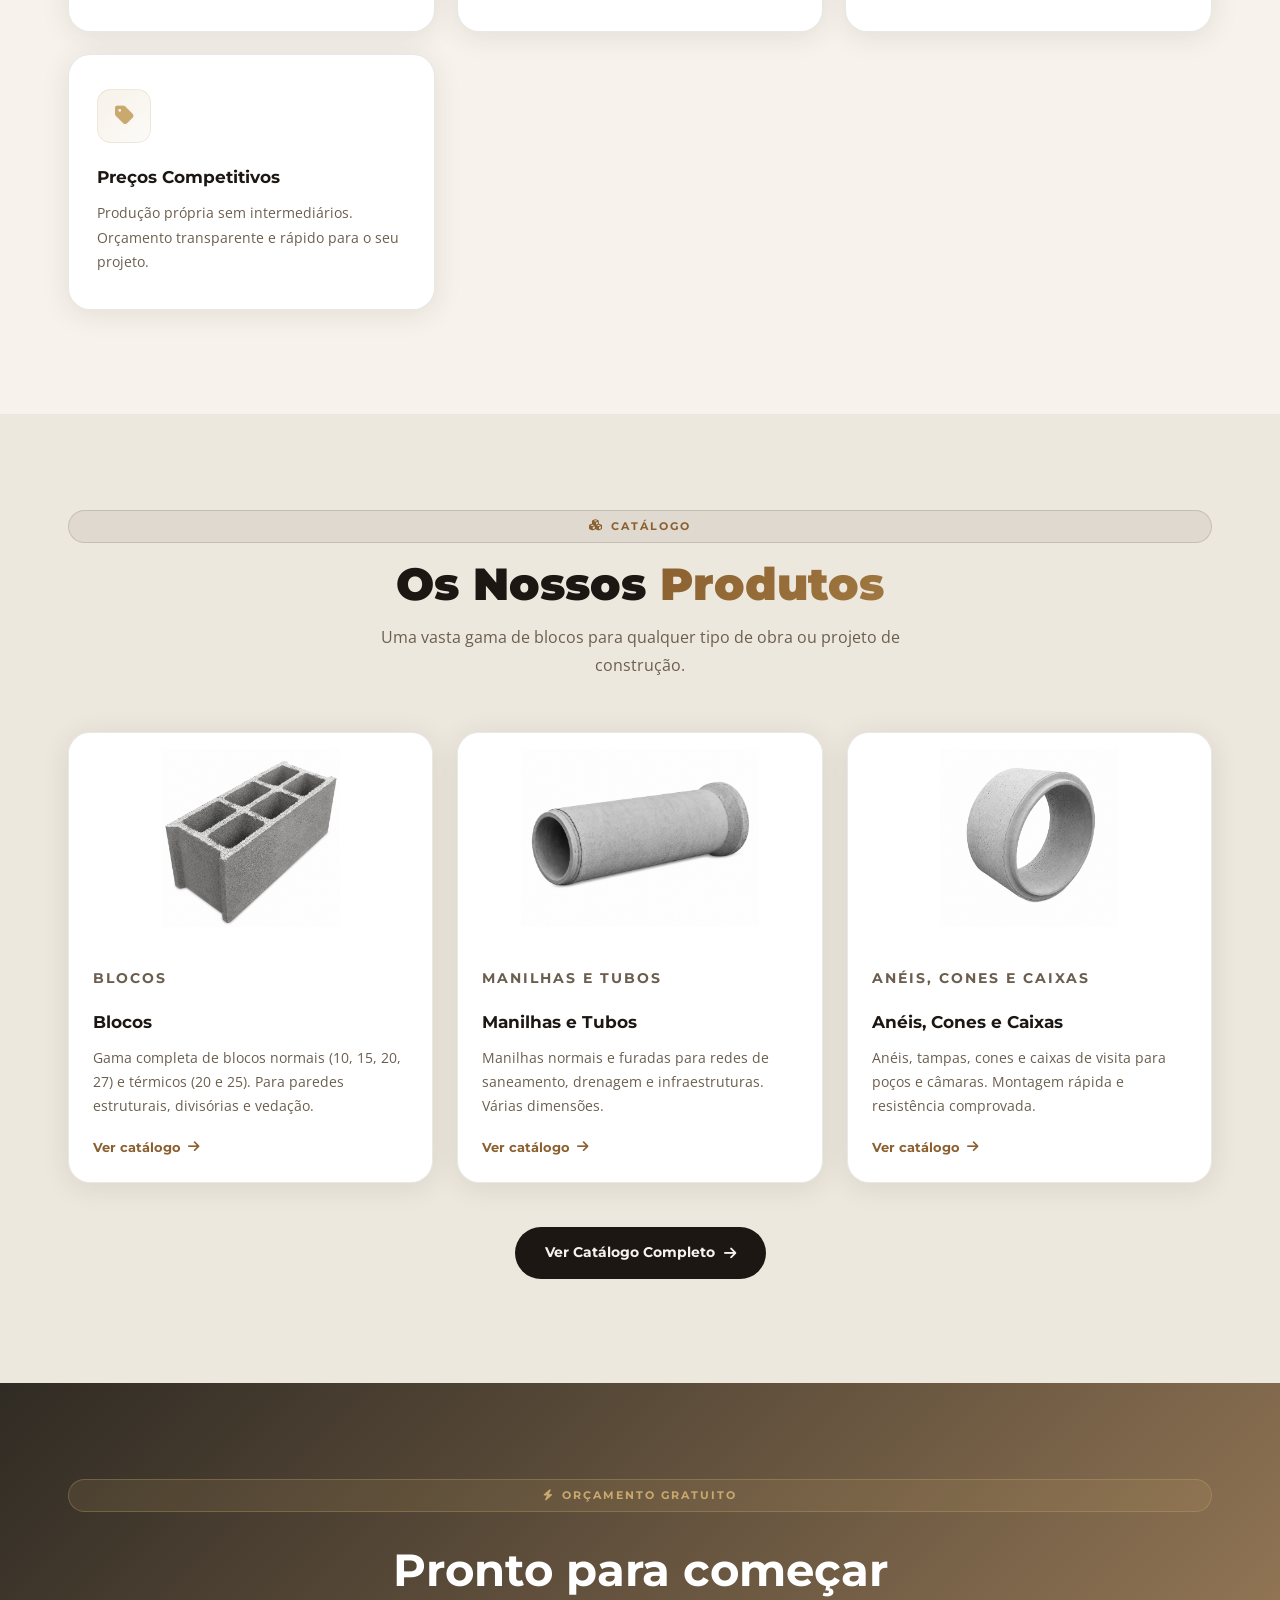
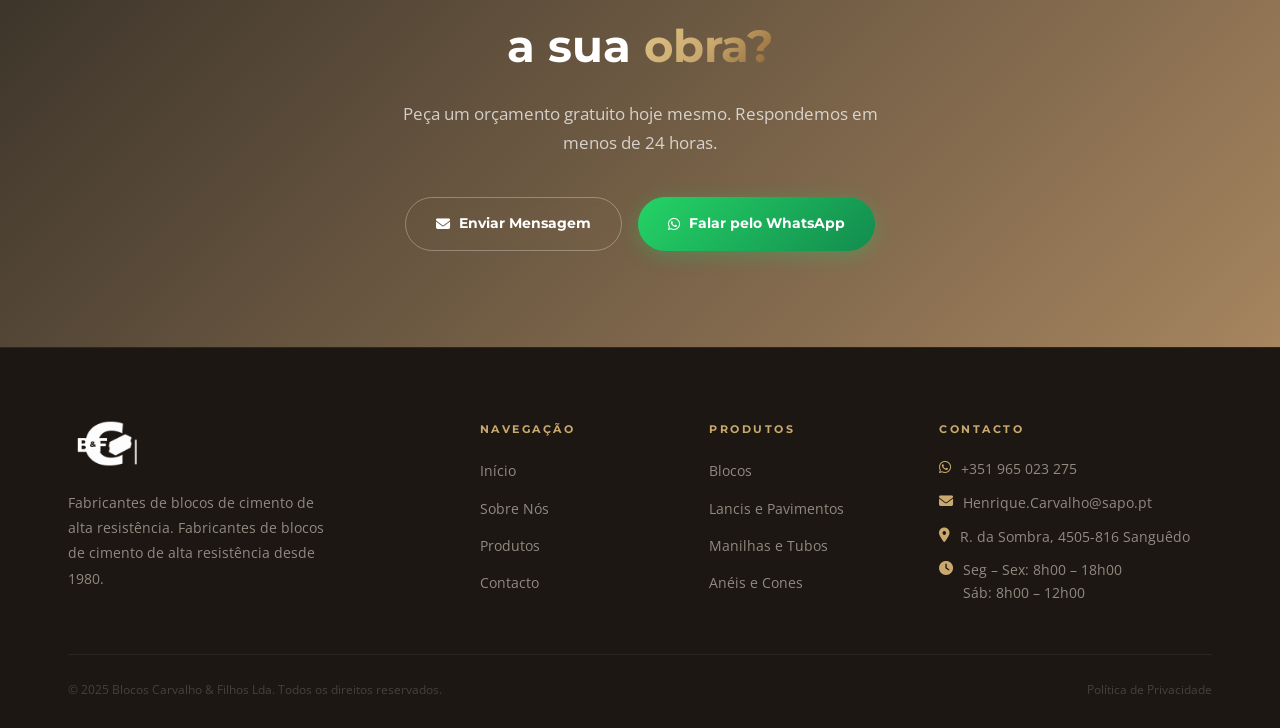
==== commit 0c2180e2: "Fix: links para inicio usam / em vez de index.html Co-Authored-By: Claude Sonnet 4.6 <noreply@anthro" ====
--- a/index.html
+++ b/index.html
@@ -22,9 +22,9 @@
 
 <header id="navbar" class="nav-hero">
   <div class="container nav-inner">
-    <a href="index.html" class="logo"><img src="logo.png" alt="Blocos Carvalho &amp; Filhos" class="logo-img"/></a>
+    <a href="/" class="logo"><img src="logo.png" alt="Blocos Carvalho &amp; Filhos" class="logo-img"/></a>
     <ul class="nav-links">
-      <li><a href="index.html" class="active">Início</a></li>
+      <li><a href="/" class="active">Início</a></li>
       <li><a href="sobre.html">Sobre Nós</a></li>
       <li><a href="produtos.html">Produtos</a></li>
       <li class="cta"><a href="contacto.html">Contacto</a></li>
@@ -34,7 +34,7 @@
 </header>
 
 <nav class="mobile-nav" id="mobileNav">
-  <a href="index.html" class="active" onclick="closeMenu()">Início</a>
+  <a href="/" class="active" onclick="closeMenu()">Início</a>
   <a href="sobre.html" onclick="closeMenu()">Sobre Nós</a>
   <a href="produtos.html" onclick="closeMenu()">Produtos</a>
   <a href="contacto.html" onclick="closeMenu()" class="m-cta"><i class="fas fa-envelope"></i> Contacto</a>
@@ -172,7 +172,7 @@
         <div class="logo"><img src="logo.png" alt="Blocos Carvalho &amp; Filhos" class="logo-img logo-img-footer"/></div>
         <p>Fabricantes de blocos de cimento de alta resistência. Fabricantes de blocos de cimento de alta resistência desde 1980.</p>
       </div>
-      <div class="footer-col"><h5>Navegação</h5><ul><li><a href="index.html">Início</a></li><li><a href="sobre.html">Sobre Nós</a></li><li><a href="produtos.html">Produtos</a></li><li><a href="contacto.html">Contacto</a></li></ul></div>
+      <div class="footer-col"><h5>Navegação</h5><ul><li><a href="/">Início</a></li><li><a href="sobre.html">Sobre Nós</a></li><li><a href="produtos.html">Produtos</a></li><li><a href="contacto.html">Contacto</a></li></ul></div>
       <div class="footer-col"><h5>Produtos</h5><ul><li><a href="produtos.html">Blocos</a></li><li><a href="produtos.html">Lancis e Pavimentos</a></li><li><a href="produtos.html">Manilhas e Tubos</a></li><li><a href="produtos.html">Anéis e Cones</a></li><li></li></ul></div>
       <div class="footer-col"><h5>Contacto</h5><ul class="footer-contact-list"><li><i class="fab fa-whatsapp"></i><a href="https://wa.me/351965023275">+351 965 023 275</a></li><li><i class="fas fa-envelope"></i><a href="mailto:Henrique.Carvalho@sapo.pt">Henrique.Carvalho@sapo.pt</a></li><li><i class="fas fa-map-marker-alt"></i><span>R. da Sombra, 4505-816 Sanguêdo</span></li><li><i class="fas fa-clock"></i><span>Seg – Sex: 8h00 – 18h00<br>Sáb: 8h00 – 12h00</span></li></ul></div>
     </div>
@@ -210,3 +210,4 @@
 
 
 
+
